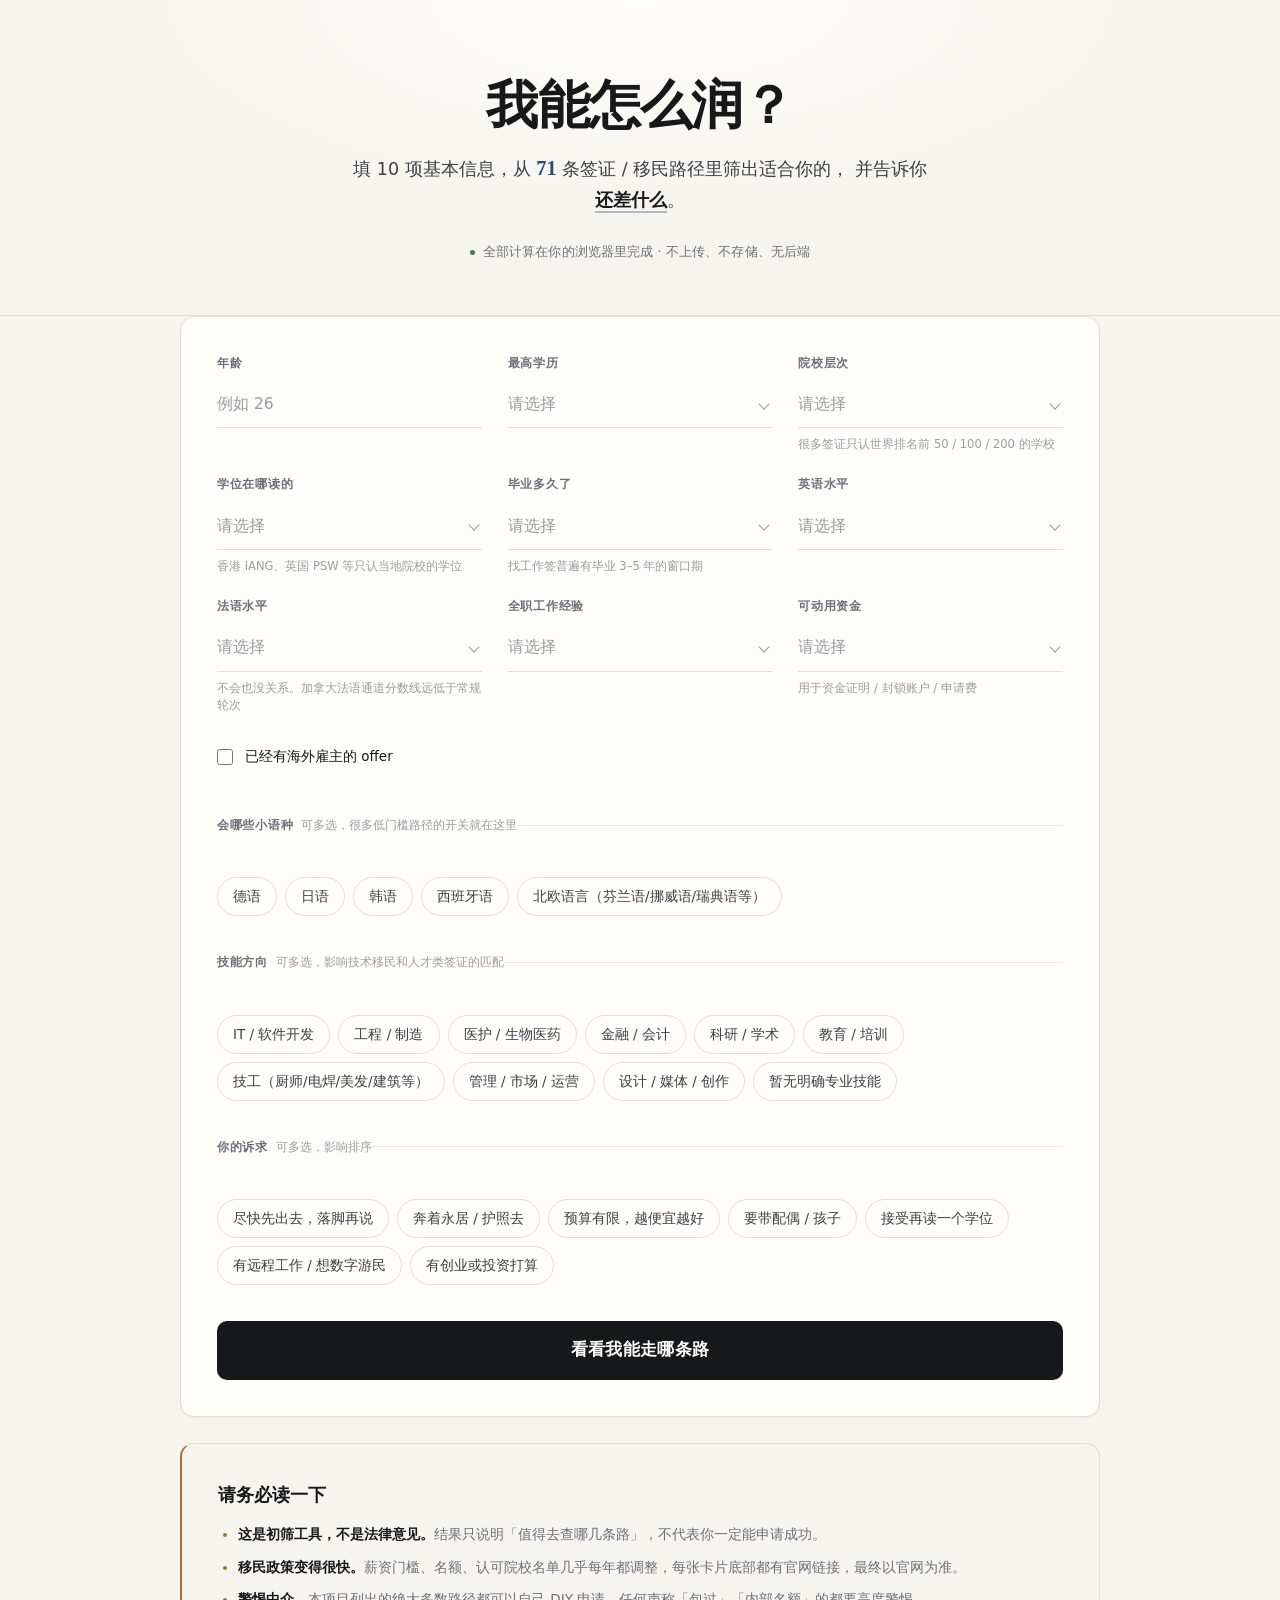
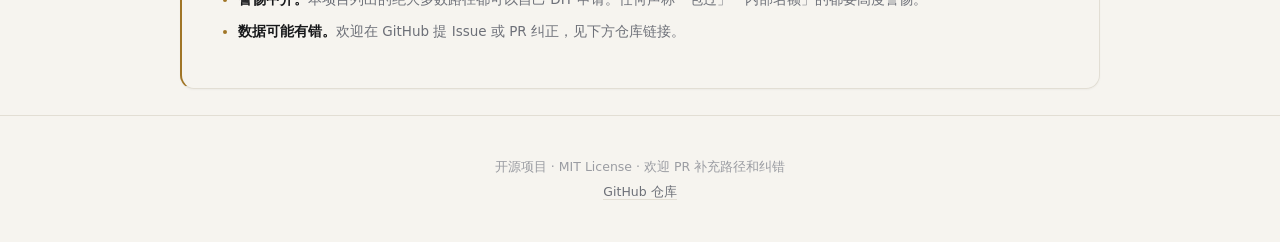
==== index.html @ d251f116 "Add region filter and negative (exclusion) filters" ====
<!DOCTYPE html>
<html lang="zh-CN">
<head>
<meta charset="utf-8">
<meta name="viewport" content="width=device-width, initial-scale=1">
<title>润学导航 · 我能怎么出国？</title>
<meta name="description" content="填写年龄、学历、语言、技能，一次性看清自己能走哪些出国路径，以及还差什么。纯静态、开源、不收集任何数据。">
<link rel="stylesheet" href="css/style.css">
</head>
<body>

<header class="hero">
  <div class="wrap">
    <h1>我能怎么润？</h1>
    <p class="lead">
      填 10 项基本信息，从 <b id="total">0</b> 条签证 / 移民路径里筛出适合你的，
      并告诉你<strong>还差什么</strong>。
    </p>
    <p class="privacy">全部计算在你的浏览器里完成 · 不上传、不存储、无后端</p>
  </div>
</header>

<main class="wrap">

  <form id="form" class="panel">
    <div class="grid">
      <label class="field">
        <span>年龄</span>
        <input type="number" id="age" min="15" max="80" placeholder="例如 26" required>
      </label>

      <label class="field">
        <span>最高学历</span>
        <select id="degree" required></select>
      </label>

      <label class="field">
        <span>院校层次</span>
        <select id="uniRank" required></select>
        <small>很多签证只认世界排名前 50 / 100 / 200 的学校</small>
      </label>

      <label class="field">
        <span>学位在哪读的</span>
        <select id="studyLoc" required></select>
        <small>香港 IANG、英国 PSW 等只认当地院校的学位</small>
      </label>

      <label class="field">
        <span>毕业多久了</span>
        <select id="gradYears" required></select>
        <small>找工作签普遍有毕业 3–5 年的窗口期</small>
      </label>

      <label class="field">
        <span>英语水平</span>
        <select id="english" required></select>
      </label>

      <label class="field">
        <span>法语水平</span>
        <select id="french" required></select>
        <small>不会也没关系。加拿大法语通道分数线远低于常规轮次</small>
      </label>

      <label class="field">
        <span>全职工作经验</span>
        <select id="workExp" required></select>
      </label>

      <label class="field">
        <span>可动用资金</span>
        <select id="funds" required></select>
        <small>用于资金证明 / 封锁账户 / 申请费</small>
      </label>

      <label class="field checkbox">
        <input type="checkbox" id="hasOffer">
        <span>已经有海外雇主的 offer</span>
      </label>
    </div>

    <fieldset>
      <legend>会哪些小语种<em>可多选，很多低门槛路径的开关就在这里</em></legend>
      <div id="langs" class="chips"></div>
    </fieldset>

    <fieldset>
      <legend>技能方向<em>可多选，影响技术移民和人才类签证的匹配</em></legend>
      <div id="skills" class="chips"></div>
    </fieldset>

    <fieldset>
      <legend>你的诉求<em>可多选，影响排序</em></legend>
      <div id="goals" class="chips"></div>
    </fieldset>

    <button type="submit" class="primary">看看我能走哪条路</button>
  </form>

  <div id="results" hidden>
    <div id="summary" class="panel summary"></div>

    <div class="panel filters">
      <div class="filter-row">
        <span class="filter-label">想去哪</span>
        <div id="regions" class="chips"></div>
      </div>

      <div class="filter-row">
        <span class="filter-label">我不想…</span>
        <div id="excludes" class="chips"></div>
      </div>

      <div class="filterbar">
        <label class="switch">
          <input type="checkbox" id="onlyDeveloped">
          <span>只看发达国家 / 地区</span>
        </label>
        <span id="filterNote" class="filter-note"></span>
        <button id="copyLink" class="ghost">复制结果链接</button>
      </div>
    </div>

    <div id="groups"></div>
  </div>

  <section class="panel disclaimer">
    <h2>请务必读一下</h2>
    <ul>
      <li><b>这是初筛工具，不是法律意见。</b>结果只说明「值得去查哪几条路」，不代表你一定能申请成功。</li>
      <li><b>移民政策变得很快。</b>薪资门槛、名额、认可院校名单几乎每年都调整，每张卡片底部都有官网链接，最终以官网为准。</li>
      <li><b>警惕中介。</b>本项目列出的绝大多数路径都可以自己 DIY 申请。任何声称「包过」「内部名额」的都要高度警惕。</li>
      <li><b>数据可能有错。</b>欢迎在 GitHub 提 Issue 或 PR 纠正，见下方仓库链接。</li>
    </ul>
  </section>

</main>

<footer>
  <div class="wrap">
    <p>开源项目 · MIT License · 欢迎 PR 补充路径和纠错</p>
    <p><a href="https://github.com/RadishXN/run-abroad" target="_blank" rel="noopener noreferrer">GitHub 仓库</a></p>
  </div>
</footer>

<script src="js/data.js"></script>
<script src="js/engine.js"></script>
<script src="js/app.js"></script>
</body>
</html>
---- css/style.css ----
/* ============================================================
   润学导航 · 设计系统
   编辑式排版：暖纸底、衬线标题、墨色正文、发丝分隔线。
   零外部依赖 —— 不引 web font、不引图标库，全部用系统字体与 CSS 绘制。
   ============================================================ */

:root {
  /* 让原生控件（复选框、滚动条、下拉弹层）跟随主题渲染 */
  color-scheme: light;

  /* ── 间距刻度 ── */
  --s1: 4px;   --s2: 8px;   --s3: 12px;  --s4: 16px;
  --s5: 20px;  --s6: 26px;  --s7: 36px;  --s8: 52px;  --s9: 76px;

  --r-sm: 6px; --r-md: 10px; --r-lg: 14px;

  /* ── 字体 ── */
  --sans: -apple-system, BlinkMacSystemFont, "Segoe UI", system-ui,
          "PingFang SC", "Hiragino Sans GB", "Microsoft YaHei", "Noto Sans CJK SC", sans-serif;
  --serif: "Iowan Old Style", "Palatino Linotype", Palatino, Georgia,
           "Songti SC", "Noto Serif CJK SC", "Source Han Serif SC", STSong, serif;

  /* ── 暖纸主题 ── */
  --bg: #f6f4ef;
  --bg-tint: #edeae2;
  --panel: #fffdf9;
  --ink: #17181a;
  --ink-soft: #3c3f45;
  --muted: #6d7078;
  --faint: #9a9ca2;
  --line: #e2ded4;
  --hair: #ebe7de;

  --accent: #2c4a72;
  --accent-ink: #1d3454;
  --accent-wash: #edf1f7;

  --ok: #3d7a5d;     --ok-wash: #eaf3ee;
  --near: #a07526;   --near-wash: #f8f1e2;
  --far: #a4603f;    --far-wash: #f8ede6;
  --no: #8a8b8c;     --no-wash: #efeeeb;

  --shadow-sm: 0 1px 2px rgba(23, 24, 26, .04);
  --shadow-md: 0 1px 3px rgba(23, 24, 26, .05), 0 8px 24px -12px rgba(23, 24, 26, .16);
  --ring: 0 0 0 3px color-mix(in srgb, var(--accent) 18%, transparent);
}

@media (prefers-color-scheme: dark) {
  :root {
    color-scheme: dark;

    --bg: #14141a;
    --bg-tint: #1c1d24;
    --panel: #1b1c22;
    --ink: #eceae4;
    --ink-soft: #c3c2bd;
    --muted: #8d8f96;
    --faint: #6a6c73;
    --line: #2a2b33;
    --hair: #24252c;

    --accent: #8fabd8;
    --accent-ink: #a9c0e6;
    --accent-wash: #1a2130;

    --ok: #5fb98d;     --ok-wash: #14241c;
    --near: #d3a755;   --near-wash: #241f12;
    --far: #c8886a;    --far-wash: #241813;
    --no: #7b7d84;     --no-wash: #1e1f26;

    --shadow-sm: 0 1px 2px rgba(0, 0, 0, .4);
    --shadow-md: 0 8px 28px -14px rgba(0, 0, 0, .8);
  }
}

* { box-sizing: border-box; }
html { scroll-behavior: smooth; }

body {
  margin: 0;
  background: var(--bg);
  color: var(--ink);
  font-family: var(--sans);
  font-size: 16px;
  line-height: 1.7;
  -webkit-font-smoothing: antialiased;
  -moz-osx-font-smoothing: grayscale;
}

.wrap { max-width: 960px; margin: 0 auto; padding: 0 var(--s5); }

::selection { background: color-mix(in srgb, var(--accent) 20%, transparent); }

:focus-visible {
  outline: 2px solid var(--accent);
  outline-offset: 2px;
  border-radius: var(--r-sm);
}

/* ============================================================
   Hero
   ============================================================ */

.hero {
  position: relative;
  overflow: hidden;
  padding: var(--s9) 0 var(--s8);
  text-align: center;
  border-bottom: 1px solid var(--line);
  background:
    radial-gradient(760px 300px at 50% 0%, var(--panel), transparent 72%),
    var(--bg);
}

.hero h1 {
  margin: 0 0 var(--s4);
  font-family: var(--serif);
  font-size: clamp(34px, 5.6vw, 52px);
  font-weight: 600;
  line-height: 1.14;
  letter-spacing: -.015em;
}

.lead {
  margin: 0 auto var(--s5);
  max-width: 33em;
  font-size: clamp(15px, 1.9vw, 17.5px);
  line-height: 1.7;
  color: var(--ink-soft);
}
.lead b {
  font-family: var(--serif);
  font-size: 1.16em;
  font-weight: 600;
  color: var(--accent);
}
.lead strong {
  font-weight: 600;
  color: var(--ink);
  white-space: nowrap;
  border-bottom: 2px solid color-mix(in srgb, var(--accent) 35%, transparent);
  padding-bottom: 1px;
}

.privacy {
  display: inline-flex;
  align-items: center;
  gap: var(--s2);
  margin: 0;
  font-size: 12.5px;
  letter-spacing: .01em;
  color: var(--muted);
}
.privacy::before {
  content: '';
  width: 5px; height: 5px;
  border-radius: 50%;
  background: var(--ok);
}

main { padding: var(--s8) 0 var(--s9); }

/* ============================================================
   面板与表单
   ============================================================ */

.panel {
  background: var(--panel);
  border: 1px solid var(--line);
  border-radius: var(--r-lg);
  padding: var(--s7);
  margin-bottom: var(--s6);
  box-shadow: var(--shadow-sm);
}

.grid {
  display: grid;
  grid-template-columns: repeat(auto-fit, minmax(212px, 1fr));
  gap: var(--s5) var(--s6);
}

.field { display: flex; flex-direction: column; gap: var(--s2); min-width: 0; }
.field > span {
  font-size: 12px;
  font-weight: 600;
  letter-spacing: .06em;
  text-transform: uppercase;
  color: var(--muted);
}
.field small { font-size: 11.5px; line-height: 1.55; color: var(--faint); }

input[type="number"], select {
  width: 100%;
  padding: 10px 0;
  font: inherit;
  font-size: 15.5px;
  color: var(--ink);
  background: transparent;
  border: 0;
  border-bottom: 1px solid var(--line);
  border-radius: 0;
  transition: border-color .18s, box-shadow .18s;
  appearance: none;
}

input[type="number"]::placeholder { color: var(--faint); }

/* ── 自绘下拉框 ──────────────────────────────
   原生 select 保留在 DOM 里但透明覆盖在原位：仍可聚焦、
   仍参与表单校验，只是视觉上由下面的按钮接管。 */

.sel { position: relative; }

.sel > select {
  position: absolute;
  inset: 0;
  width: 100%;
  height: 100%;
  opacity: 0;
  pointer-events: none;   /* 交互全部交给自绘按钮 */
}

.sel-btn {
  width: 100%;
  padding: 10px var(--s6) 10px 0;
  font: inherit;
  font-size: 15.5px;
  text-align: left;
  color: var(--ink);
  background: transparent;
  border: 0;
  border-bottom: 1px solid var(--line);
  border-radius: 0;
  cursor: pointer;
  transition: border-color .18s, box-shadow .18s;
}
.sel-btn.is-placeholder { color: var(--faint); }
.sel-btn:hover { border-bottom-color: var(--muted); }
.sel-btn:focus-visible {
  outline: none;
  border-bottom-color: var(--accent);
  box-shadow: 0 1px 0 0 var(--accent);
}

/* 箭头 */
.sel-btn::after {
  content: '';
  position: absolute;
  right: 4px;
  top: 50%;
  width: 7px; height: 7px;
  margin-top: -5px;
  border-right: 1.5px solid var(--faint);
  border-bottom: 1.5px solid var(--faint);
  transform: rotate(45deg);
  transition: transform .18s;
  pointer-events: none;
}
.sel-btn[aria-expanded="true"]::after { transform: rotate(-135deg); margin-top: -2px; }

.sel.is-invalid .sel-btn { border-bottom-color: var(--far); }

.sel-list {
  position: absolute;
  z-index: 40;
  top: calc(100% + 6px);
  left: 0; right: 0;
  max-height: 264px;
  overflow-y: auto;
  padding: var(--s1);
  background: var(--panel);
  border: 1px solid var(--line);
  border-radius: var(--r-md);
  box-shadow: var(--shadow-md);
  animation: drop .14s ease-out;
}
@keyframes drop {
  from { opacity: 0; transform: translateY(-4px); }
  to   { opacity: 1; transform: none; }
}

.sel-opt {
  padding: 9px var(--s3);
  font-size: 14.5px;
  color: var(--ink-soft);
  border-radius: var(--r-sm);
  cursor: pointer;
  white-space: normal;
}
.sel-opt:hover, .sel-opt.is-active { background: var(--bg-tint); color: var(--ink); }
.sel-opt.is-chosen {
  color: var(--accent);
  font-weight: 600;
}
.sel-opt.is-chosen::after {
  content: '✓';
  float: right;
  font-weight: 400;
}

input[type="number"]:hover, select:hover { border-bottom-color: var(--muted); }
input[type="number"]:focus, select:focus {
  outline: none;
  border-bottom-color: var(--accent);
  box-shadow: 0 1px 0 0 var(--accent);
}

input[type="checkbox"] { accent-color: var(--accent); cursor: pointer; }

.field.checkbox {
  flex-direction: row;
  align-items: center;
  gap: var(--s3);
  align-self: end;
  padding: 10px 0;
  border-bottom: 1px solid transparent;
  cursor: pointer;
}
.field.checkbox input { width: 16px; height: 16px; margin: 0; flex: none; }
.field.checkbox span {
  font-size: 13.5px;
  font-weight: 500;
  letter-spacing: 0;
  text-transform: none;
  color: var(--ink);
}

fieldset {
  border: 0;
  border-top: 1px solid var(--hair);
  margin: var(--s7) 0 0;
  padding: var(--s6) 0 0;
}
legend {
  padding: 0;
  font-size: 12px;
  font-weight: 600;
  letter-spacing: .06em;
  text-transform: uppercase;
  color: var(--muted);
}
legend em {
  font-style: normal;
  font-weight: 400;
  letter-spacing: 0;
  text-transform: none;
  color: var(--faint);
  margin-left: var(--s2);
  font-size: 12px;
}

.chips { display: flex; flex-wrap: wrap; gap: var(--s2); margin-top: var(--s4); }
.chip { cursor: pointer; }
.chip input { position: absolute; opacity: 0; width: 0; height: 0; }
.chip span {
  display: inline-block;
  padding: 7px 15px;
  font-size: 13.5px;
  color: var(--ink-soft);
  background: transparent;
  border: 1px solid var(--line);
  border-radius: 999px;
  transition: all .16s;
  user-select: none;
}
.chip:hover span { border-color: var(--muted); color: var(--ink); }
.chip input:checked + span {
  background: var(--accent);
  border-color: var(--accent);
  color: #fff;
}
.chip input:focus-visible + span { box-shadow: var(--ring); }

/* ── 按钮 ── */

button { font: inherit; cursor: pointer; transition: all .16s; }

.primary {
  width: 100%;
  margin-top: var(--s7);
  padding: 15px;
  font-family: var(--serif);
  font-size: 17px;
  font-weight: 600;
  letter-spacing: .02em;
  color: var(--panel);
  background: var(--ink);
  border: 0;
  border-radius: var(--r-md);
}
.primary:hover { background: var(--accent-ink); }
.primary:active { transform: translateY(1px); }

.ghost {
  padding: 8px 16px;
  font-size: 13px;
  color: var(--muted);
  background: transparent;
  border: 1px solid var(--line);
  border-radius: 999px;
  margin: 0;
}
.ghost:hover { color: var(--ink); border-color: var(--muted); }

/* ============================================================
   结果摘要
   ============================================================ */

.stats {
  display: grid;
  grid-template-columns: repeat(auto-fit, minmax(128px, 1fr));
  gap: var(--s5);
}
.stat { position: relative; text-align: center; padding: 0 var(--s3); }
.stat + .stat::before {
  content: '';
  position: absolute;
  left: 0; top: 10%;
  height: 80%;
  border-left: 1px solid var(--hair);
}
.stat b {
  display: block;
  font-family: var(--serif);
  font-size: clamp(34px, 5vw, 46px);
  font-weight: 600;
  line-height: 1;
  letter-spacing: -.02em;
  font-variant-numeric: lining-nums tabular-nums;
  color: var(--accent);
}
.stat span {
  display: block;
  margin-top: var(--s2);
  font-size: 12px;
  letter-spacing: .02em;
  color: var(--muted);
}

.bottleneck {
  margin-top: var(--s6);
  padding-top: var(--s6);
  border-top: 1px solid var(--hair);
}
.bottleneck h3 {
  margin: 0 0 var(--s3);
  font-size: 12px;
  font-weight: 600;
  letter-spacing: .06em;
  text-transform: uppercase;
  color: var(--muted);
}
.bottleneck ol { margin: 0; padding: 0; list-style: none; counter-reset: neck; }
.bottleneck li {
  counter-increment: neck;
  display: flex;
  align-items: baseline;
  gap: var(--s3);
  padding: var(--s3) 0;
  font-size: 15px;
}
.bottleneck li + li { border-top: 1px solid var(--hair); }
.bottleneck li::before {
  content: counter(neck, decimal-leading-zero);
  flex: none;
  font-family: var(--serif);
  font-size: 13px;
  font-weight: 600;
  color: var(--accent);
  opacity: .55;
}
.bottleneck em {
  margin-left: auto;
  font-style: normal;
  font-size: 12px;
  color: var(--faint);
  white-space: nowrap;
}

/* ============================================================
   筛选栏
   ============================================================ */

.filters { padding: var(--s6) var(--s7); }

.filter-row {
  display: flex;
  align-items: baseline;
  gap: var(--s4);
  flex-wrap: wrap;
  padding-bottom: var(--s4);
  margin-bottom: var(--s4);
  border-bottom: 1px solid var(--hair);
}
.filter-label {
  flex: none;
  width: 62px;
  font-size: 12px;
  font-weight: 600;
  letter-spacing: .06em;
  color: var(--muted);
}
.filter-row .chips { flex: 1; min-width: 220px; margin-top: 0; }
.filter-row .chip span { padding: 6px 13px; font-size: 13px; }

/* 「我不想…」是排除项，选中时用警示色，和地区的正向选择区分开 */
#excludes .chip input:checked + span {
  background: var(--far);
  border-color: var(--far);
}

.filterbar {
  display: flex;
  align-items: center;
  gap: var(--s3);
  flex-wrap: wrap;
}
.switch {
  display: inline-flex;
  align-items: center;
  gap: var(--s2);
  cursor: pointer;
  font-size: 13px;
  font-weight: 500;
  padding: 8px 16px;
  color: var(--ink-soft);
  border: 1px solid var(--line);
  border-radius: 999px;
  transition: all .16s;
  user-select: none;
}
.switch:hover { border-color: var(--muted); }
.switch input { width: 15px; height: 15px; margin: 0; }
.switch:has(input:checked) { border-color: var(--accent); color: var(--accent); }

.filter-note { flex: 1; min-width: 170px; font-size: 12.5px; color: var(--faint); }

.empty {
  text-align: center;
  color: var(--muted);
  font-size: 15px;
  padding: var(--s8) var(--s6);
}

/* ============================================================
   分组与卡片
   ============================================================ */

.group { margin-bottom: var(--s9); }

.group > header {
  display: flex;
  align-items: baseline;
  flex-wrap: wrap;
  gap: var(--s2) var(--s4);
  margin-bottom: var(--s6);
  padding-bottom: var(--s3);
  border-bottom: 1px solid var(--line);
}
.group h2 {
  margin: 0;
  font-family: var(--serif);
  font-size: 25px;
  font-weight: 600;
  letter-spacing: -.01em;
  display: inline-flex;
  align-items: baseline;
  gap: var(--s3);
}
.group > header p { margin: 0; flex: 1; min-width: 190px; font-size: 12.5px; color: var(--faint); }

.count {
  font-family: var(--sans);
  font-size: 11px;
  font-weight: 600;
  letter-spacing: .04em;
  padding: 2px 9px;
  border-radius: 999px;
  border: 1px solid currentColor;
}

.group.ok   h2, .group.ok   .count { color: var(--ok); }
.group.near h2, .group.near .count { color: var(--near); }
.group.far  h2, .group.far  .count { color: var(--far); }
.group.no   h2, .group.no   .count { color: var(--no); }

.cards { display: grid; gap: var(--s5); }

.card {
  position: relative;
  background: var(--panel);
  border: 1px solid var(--line);
  border-radius: var(--r-lg);
  padding: var(--s7);
  box-shadow: var(--shadow-sm);
  transition: box-shadow .2s, transform .2s;
  animation: rise .4s cubic-bezier(.22, .8, .3, 1) backwards;
  animation-delay: calc(var(--i, 0) * 32ms);
}
.card:hover { transform: translateY(-2px); box-shadow: var(--shadow-md); }

/* 状态用顶部一道细色条表达，比整条左边框更含蓄 */
.card::before {
  content: '';
  position: absolute;
  left: var(--s7); right: var(--s7); top: 0;
  height: 2px;
  border-radius: 0 0 2px 2px;
  background: currentColor;
  opacity: .85;
}
.group.ok   .card { color: var(--ok); }
.group.near .card { color: var(--near); }
.group.far  .card { color: var(--far); }
.group.no   .card { color: var(--no); opacity: .68; }
.group.no   .card:hover { opacity: 1; }

@keyframes rise {
  from { opacity: 0; transform: translateY(10px); }
  to   { opacity: 1; transform: none; }
}

.card-top {
  display: flex;
  justify-content: space-between;
  align-items: flex-start;
  gap: var(--s4);
  flex-wrap: wrap;
}
.title { display: flex; gap: var(--s4); align-items: baseline; min-width: 0; }

.flag { flex: none; font-size: 26px; line-height: 1; }

/* Windows 无旗帜字体时的降级：设计过的国家代码块 */
.flag-code {
  display: inline-grid;
  place-items: center;
  width: 34px; height: 24px;
  font-family: var(--sans);
  font-size: 11.5px;
  font-weight: 700;
  letter-spacing: .06em;
  color: var(--muted);
  background: var(--bg-tint);
  border: 1px solid var(--line);
  border-radius: 4px;
  cursor: default;
}

.card h3 {
  margin: 0;
  font-family: var(--serif);
  font-size: 20px;
  font-weight: 600;
  letter-spacing: -.005em;
  color: var(--ink);
}
.sub {
  margin: 3px 0 0;
  font-size: 12px;
  letter-spacing: .01em;
  color: var(--faint);
}

.badges { display: flex; gap: var(--s2); flex-wrap: wrap; align-items: center; }
.badge {
  font-size: 11px;
  font-weight: 500;
  letter-spacing: .03em;
  padding: 3px 10px;
  border-radius: 999px;
  border: 1px solid var(--hair);
  color: var(--muted);
  white-space: nowrap;
}
.badge.diff { letter-spacing: 1.6px; font-size: 9.5px; border-color: transparent; }
.badge.match {
  color: var(--ok);
  border-color: color-mix(in srgb, var(--ok) 35%, transparent);
  background: var(--ok-wash);
  font-weight: 600;
}

.facts {
  display: grid;
  grid-template-columns: repeat(auto-fit, minmax(160px, 1fr));
  gap: var(--s4) var(--s6);
  margin: var(--s6) 0;
  padding: var(--s6) 0;
  border-top: 1px solid var(--hair);
  border-bottom: 1px solid var(--hair);
}
.facts dt {
  font-size: 10.5px;
  font-weight: 600;
  letter-spacing: .09em;
  color: var(--faint);
  text-transform: uppercase;
}
.facts dd {
  margin: var(--s2) 0 0;
  font-size: 13.5px;
  line-height: 1.6;
  color: var(--ink-soft);
}

.notes {
  margin: 0;
  font-size: 14.5px;
  line-height: 1.85;
  color: var(--ink-soft);
}
.notes strong { font-weight: 600; color: var(--ink); }

.gaps {
  margin-top: var(--s6);
  padding: var(--s4) var(--s5);
  background: var(--bg-tint);
  border-radius: var(--r-md);
  font-size: 13.5px;
}
.gaps b {
  font-size: 10.5px;
  font-weight: 600;
  letter-spacing: .09em;
  color: var(--muted);
  text-transform: uppercase;
}
.gaps ul { margin: var(--s2) 0 0; padding: 0; list-style: none; }
.gaps li { display: flex; gap: var(--s3); padding: 3px 0; line-height: 1.65; color: var(--ink-soft); }
.gaps li::before { flex: none; font-size: 11px; line-height: 1.9; }
.gaps li.hard { color: var(--muted); }
.gaps li.hard::before { content: '✕'; color: var(--far); }
.gaps li.soft::before { content: '△'; color: var(--near); }
.gaps li strong { font-weight: 600; color: var(--ink); }

.gaps.none {
  display: flex;
  align-items: center;
  gap: var(--s2);
  background: var(--ok-wash);
  color: var(--ok);
  font-weight: 500;
}

.official {
  display: inline-flex;
  align-items: center;
  gap: var(--s1);
  margin-top: var(--s6);
  font-size: 13.5px;
  font-weight: 500;
  color: var(--accent);
  text-decoration: none;
  border-bottom: 1px solid color-mix(in srgb, var(--accent) 30%, transparent);
  padding-bottom: 1px;
}
.official:hover { gap: var(--s2); border-bottom-color: var(--accent); }

/* ============================================================
   免责声明与页脚
   ============================================================ */

.disclaimer {
  background: transparent;
  border: 1px solid var(--line);
  border-left: 2px solid var(--near);
}
.disclaimer h2 {
  margin: 0 0 var(--s3);
  font-family: var(--serif);
  font-size: 18px;
  font-weight: 600;
}
.disclaimer ul {
  margin: 0;
  padding-left: var(--s5);
  font-size: 13.5px;
  line-height: 1.8;
  color: var(--muted);
}
.disclaimer li { margin-bottom: var(--s2); }
.disclaimer li::marker { color: var(--near); }
.disclaimer b { color: var(--ink); font-weight: 600; }

footer {
  border-top: 1px solid var(--line);
  padding: var(--s7) 0;
  text-align: center;
  font-size: 12.5px;
  color: var(--faint);
}
footer p { margin: var(--s1) 0; }
footer a { color: var(--muted); text-decoration: none; border-bottom: 1px solid var(--line); }
footer a:hover { color: var(--accent); border-bottom-color: var(--accent); }

/* ============================================================
   响应式与无障碍
   ============================================================ */

@media (max-width: 620px) {
  .wrap { padding: 0 var(--s4); }
  .hero { padding: var(--s8) 0 var(--s7); }
  .panel, .card { padding: var(--s5); }
  .card::before { left: var(--s5); right: var(--s5); }
  .facts { grid-template-columns: repeat(auto-fit, minmax(128px, 1fr)); }
  .stat + .stat::before { display: none; }
  .bottleneck li { flex-wrap: wrap; }
  .bottleneck em { margin-left: 0; width: 100%; }
}

@media (prefers-reduced-motion: reduce) {
  html { scroll-behavior: auto; }
  *, *::before, *::after {
    animation-duration: .01ms !important;
    animation-iteration-count: 1 !important;
    transition-duration: .01ms !important;
  }
  .card:hover, .primary:active { transform: none; }
}
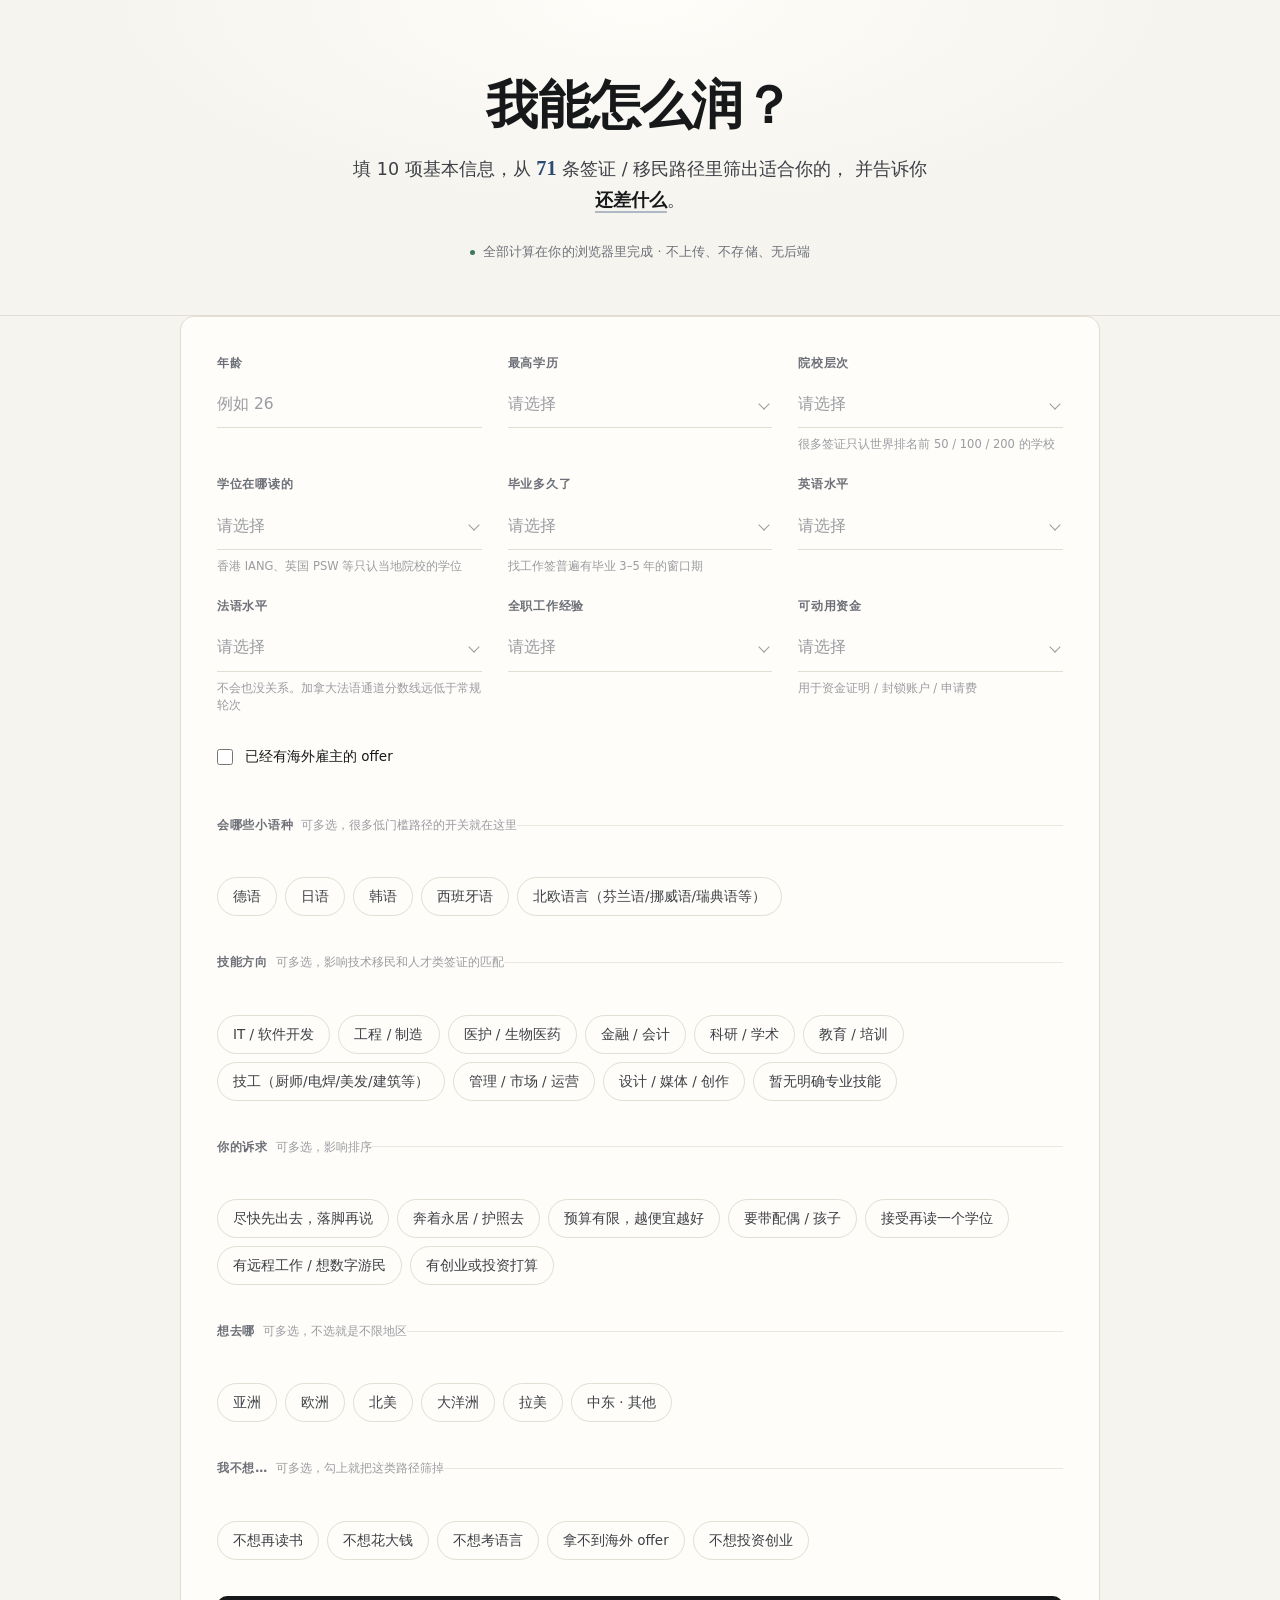
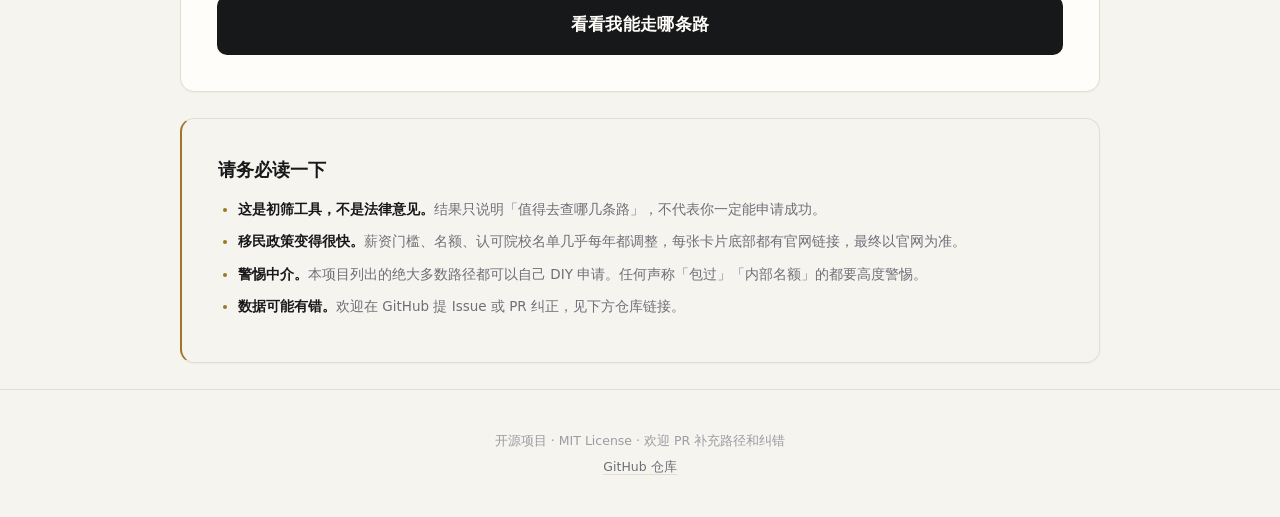
==== commit c697f044: "Move region and exclusion filters into the form so they are visible on load" ====
--- a/index.html
+++ b/index.html
@@ -95,31 +95,29 @@
       <div id="goals" class="chips"></div>
     </fieldset>
 
+    <fieldset>
+      <legend>想去哪<em>可多选，不选就是不限地区</em></legend>
+      <div id="regions" class="chips"></div>
+    </fieldset>
+
+    <fieldset>
+      <legend>我不想…<em>可多选，勾上就把这类路径筛掉</em></legend>
+      <div id="excludes" class="chips"></div>
+    </fieldset>
+
     <button type="submit" class="primary">看看我能走哪条路</button>
   </form>
 
   <div id="results" hidden>
     <div id="summary" class="panel summary"></div>
 
-    <div class="panel filters">
-      <div class="filter-row">
-        <span class="filter-label">想去哪</span>
-        <div id="regions" class="chips"></div>
-      </div>
-
-      <div class="filter-row">
-        <span class="filter-label">我不想…</span>
-        <div id="excludes" class="chips"></div>
-      </div>
-
-      <div class="filterbar">
-        <label class="switch">
-          <input type="checkbox" id="onlyDeveloped">
-          <span>只看发达国家 / 地区</span>
-        </label>
-        <span id="filterNote" class="filter-note"></span>
-        <button id="copyLink" class="ghost">复制结果链接</button>
-      </div>
+    <div class="filterbar">
+      <label class="switch">
+        <input type="checkbox" id="onlyDeveloped">
+        <span>只看发达国家 / 地区</span>
+      </label>
+      <span id="filterNote" class="filter-note"></span>
+      <button id="copyLink" class="ghost">复制结果链接</button>
     </div>
 
     <div id="groups"></div>
--- a/css/style.css
+++ b/css/style.css
@@ -481,35 +481,14 @@
    筛选栏
    ============================================================ */
 
-.filters { padding: var(--s6) var(--s7); }
-
-.filter-row {
-  display: flex;
-  align-items: baseline;
-  gap: var(--s4);
-  flex-wrap: wrap;
-  padding-bottom: var(--s4);
-  margin-bottom: var(--s4);
-  border-bottom: 1px solid var(--hair);
-}
-.filter-label {
-  flex: none;
-  width: 62px;
-  font-size: 12px;
-  font-weight: 600;
-  letter-spacing: .06em;
-  color: var(--muted);
-}
-.filter-row .chips { flex: 1; min-width: 220px; margin-top: 0; }
-.filter-row .chip span { padding: 6px 13px; font-size: 13px; }
-
-/* 「我不想…」是排除项，选中时用警示色，和地区的正向选择区分开 */
+/* 「我不想…」是排除项，选中时用警示色，和其他正向选择区分开 */
 #excludes .chip input:checked + span {
   background: var(--far);
   border-color: var(--far);
 }
 
 .filterbar {
+  margin-bottom: var(--s7);
   display: flex;
   align-items: center;
   gap: var(--s3);
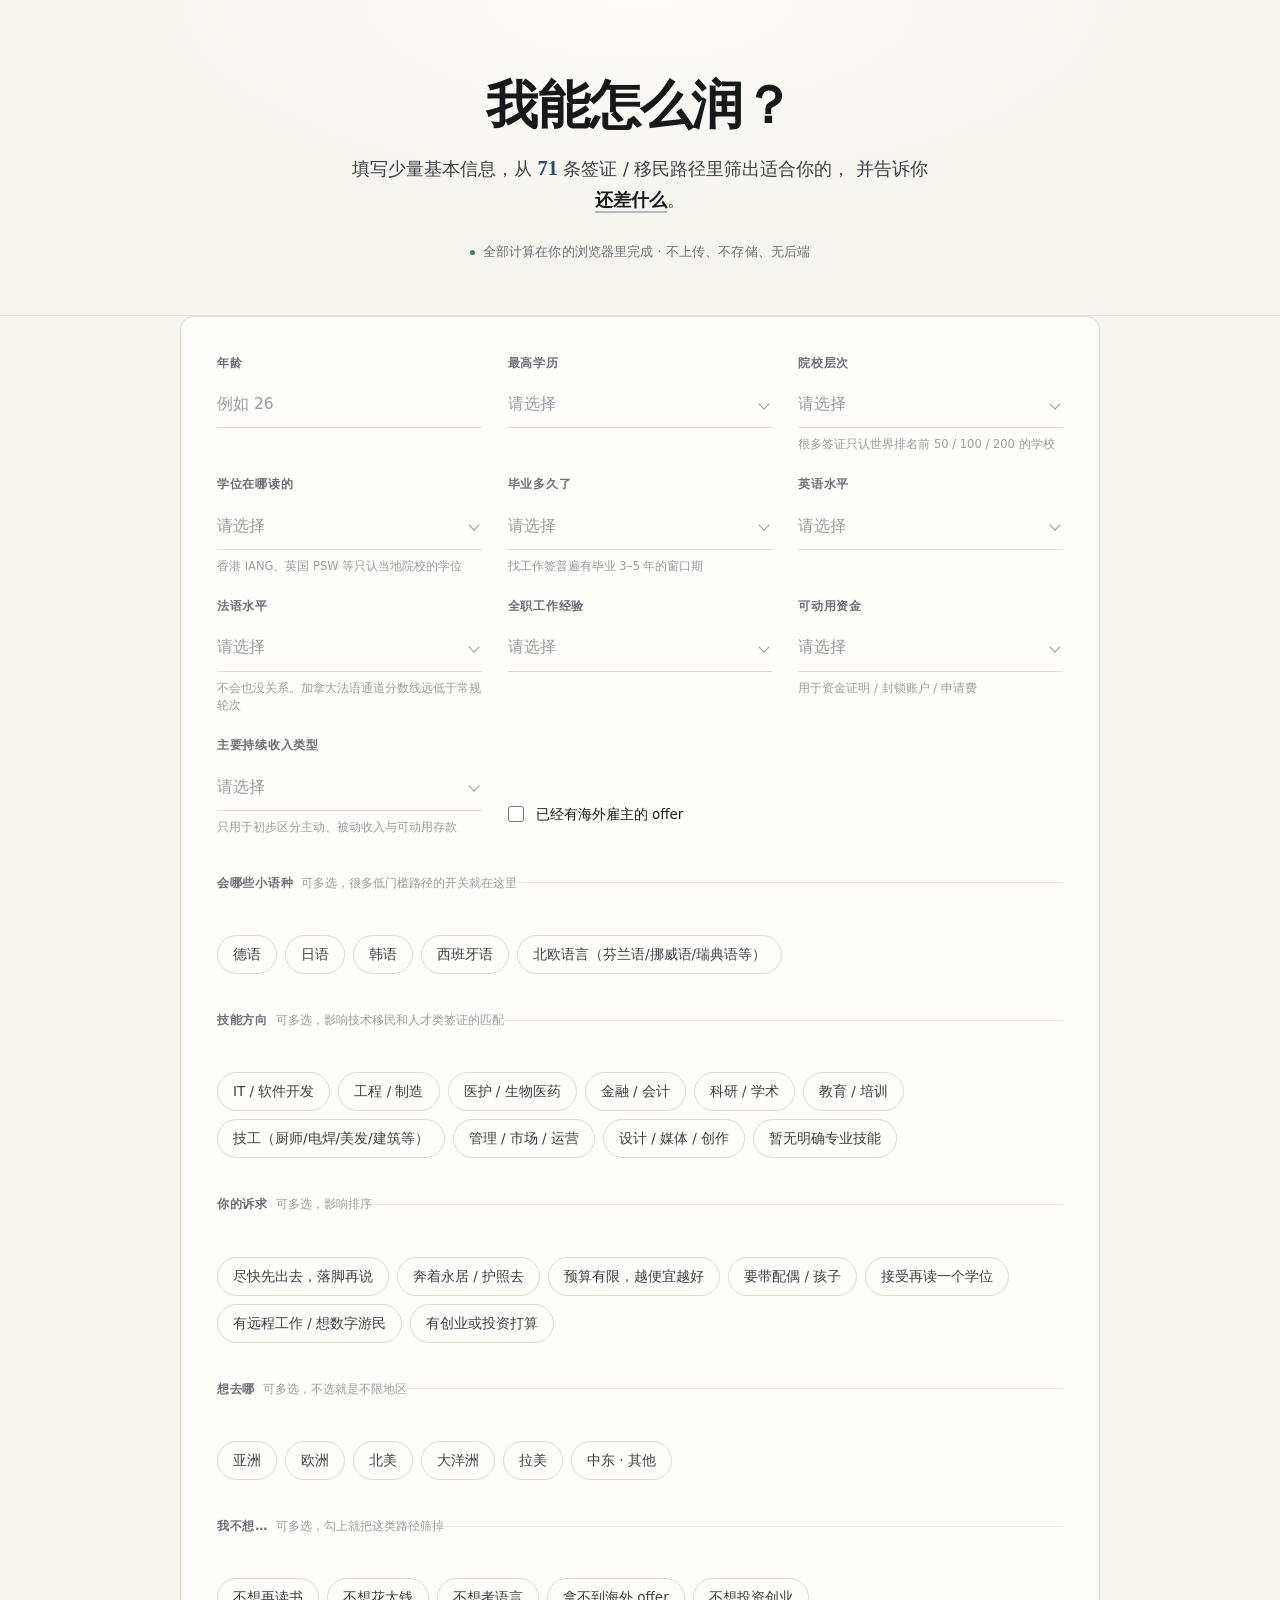
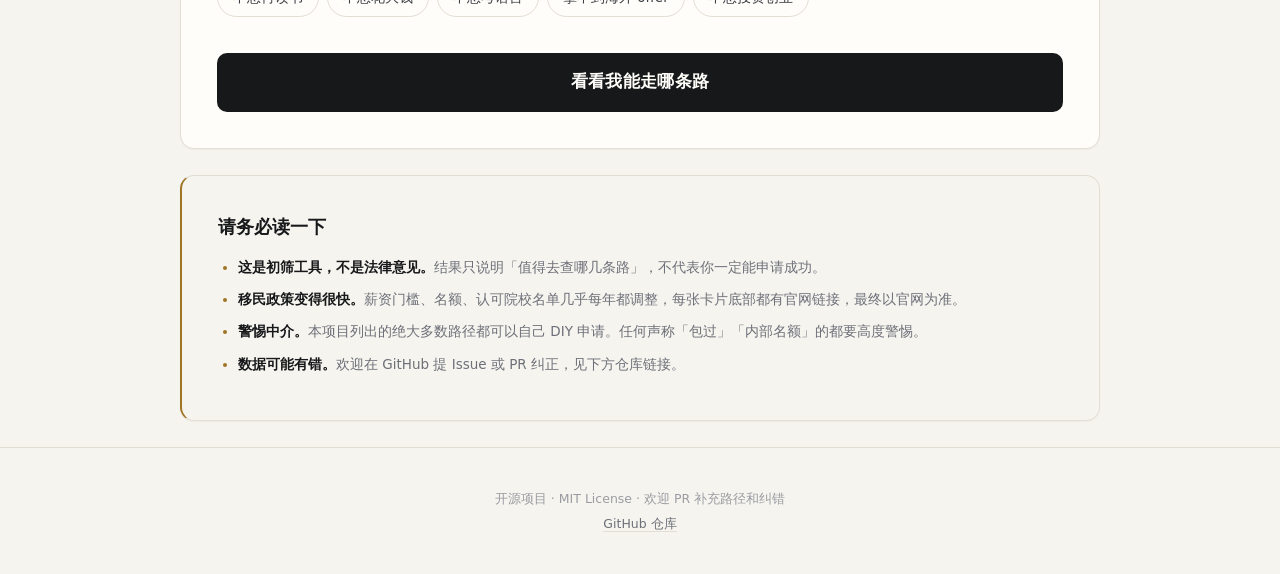
==== commit 2e08197e: "feat: improve income and remote pathway matching" ====
--- a/index.html
+++ b/index.html
@@ -13,7 +13,7 @@
   <div class="wrap">
     <h1>我能怎么润？</h1>
     <p class="lead">
-      填 10 项基本信息，从 <b id="total">0</b> 条签证 / 移民路径里筛出适合你的，
+      填写少量基本信息，从 <b id="total">0</b> 条签证 / 移民路径里筛出适合你的，
       并告诉你<strong>还差什么</strong>。
     </p>
     <p class="privacy">全部计算在你的浏览器里完成 · 不上传、不存储、无后端</p>
@@ -72,6 +72,35 @@
         <span>可动用资金</span>
         <select id="funds" required></select>
         <small>用于资金证明 / 封锁账户 / 申请费</small>
+      </label>
+
+      <label class="field">
+        <span>主要持续收入类型</span>
+        <select id="incomeType" required></select>
+        <small>只用于初步区分主动、被动收入与可动用存款</small>
+      </label>
+
+      <label class="field" id="remoteAbroadField" hidden>
+        <span>当前工作能否长期在境外完成</span>
+        <select id="remoteAbroad" disabled></select>
+      </label>
+
+      <label class="field" id="activeIncomeField" hidden>
+        <span>可持续的主动月收入</span>
+        <select id="activeIncome" disabled></select>
+        <small>税前粗略档位即可</small>
+      </label>
+
+      <label class="field" id="primaryIncomeCountryField" hidden>
+        <span>主要收入来源国家 / 地区</span>
+        <select id="primaryIncomeCountry" disabled></select>
+        <small>按主要雇主或客户所在地选择</small>
+      </label>
+
+      <label class="field" id="passiveIncomeField" hidden>
+        <span>可持续的被动月收入</span>
+        <select id="passiveIncome" disabled></select>
+        <small>如房租、养老金、分红或利息</small>
       </label>
 
       <label class="field checkbox">
--- a/css/style.css
+++ b/css/style.css
@@ -180,6 +180,7 @@
 }
 
 .field { display: flex; flex-direction: column; gap: var(--s2); min-width: 0; }
+.field[hidden] { display: none; }
 .field > span {
   font-size: 12px;
   font-weight: 600;
@@ -774,6 +775,112 @@
 footer a:hover { color: var(--accent); border-bottom-color: var(--accent); }
 
 /* ============================================================
+   详情页
+   ============================================================ */
+
+.detail-head {
+  padding: var(--s7) 0 var(--s6);
+  border-bottom: 1px solid var(--line);
+  background: linear-gradient(180deg, var(--panel), var(--bg));
+}
+.back {
+  display: inline-block;
+  margin-bottom: var(--s5);
+  font-size: 13.5px;
+  color: var(--muted);
+  text-decoration: none;
+}
+.back:hover { color: var(--accent); }
+
+.d-title { display: flex; gap: var(--s5); align-items: center; }
+.d-flag { font-size: 40px; line-height: 1; flex: none; }
+.d-country {
+  margin: 0 0 var(--s1);
+  font-size: 12.5px;
+  letter-spacing: .04em;
+  color: var(--faint);
+}
+.detail-head h1 {
+  margin: 0;
+  font-family: var(--serif);
+  font-size: clamp(26px, 4.4vw, 38px);
+  font-weight: 600;
+  letter-spacing: -.015em;
+  line-height: 1.2;
+}
+.d-badges { margin-top: var(--s5); }
+
+.d-block h2 {
+  margin: 0 0 var(--s4);
+  font-family: var(--serif);
+  font-size: 20px;
+  font-weight: 600;
+}
+.d-facts { margin-top: var(--s6); margin-bottom: 0; border-bottom: 0; padding-bottom: 0; }
+
+.d-req { width: 100%; border-collapse: collapse; font-size: 14.5px; }
+.d-req tr + tr th, .d-req tr + tr td { border-top: 1px solid var(--hair); }
+.d-req th {
+  width: 122px;
+  padding: var(--s3) var(--s4) var(--s3) 0;
+  text-align: left;
+  font-size: 12px;
+  font-weight: 600;
+  letter-spacing: .04em;
+  color: var(--muted);
+  vertical-align: top;
+  white-space: nowrap;
+}
+.d-req td { padding: var(--s3) 0; color: var(--ink-soft); }
+
+.d-steps { margin: 0; padding: 0; list-style: none; counter-reset: step; }
+.d-steps li {
+  counter-increment: step;
+  position: relative;
+  padding: 0 0 var(--s5) var(--s8);
+  font-size: 14.5px;
+  line-height: 1.8;
+  color: var(--ink-soft);
+}
+.d-steps li::before {
+  content: counter(step, decimal-leading-zero);
+  position: absolute;
+  left: 0; top: 0;
+  font-family: var(--serif);
+  font-size: 14px;
+  font-weight: 600;
+  color: var(--accent);
+  opacity: .6;
+}
+/* 竖线把步骤串起来，最后一条不画 */
+.d-steps li::after {
+  content: '';
+  position: absolute;
+  left: 9px; top: 24px; bottom: 4px;
+  border-left: 1px solid var(--hair);
+}
+.d-steps li:last-child { padding-bottom: 0; }
+.d-steps li:last-child::after { display: none; }
+
+.d-list { margin: 0; padding-left: var(--s5); font-size: 14.5px; line-height: 1.8; color: var(--ink-soft); }
+.d-list li { margin-bottom: var(--s2); }
+.d-warn { border-left: 2px solid var(--near); }
+.d-warn li::marker { color: var(--near); }
+
+.d-links { margin: 0; padding: 0; list-style: none; }
+.d-links li { padding: var(--s2) 0; }
+.d-links li + li { border-top: 1px solid var(--hair); }
+.d-links a { font-size: 14.5px; color: var(--accent); text-decoration: none; }
+.d-links a:hover { text-decoration: underline; text-underline-offset: 3px; }
+
+.d-todo { border-left: 2px solid var(--line); }
+.d-todo h2 { color: var(--muted); }
+
+.card-links { display: flex; align-items: center; gap: var(--s5); flex-wrap: wrap; }
+.official.secondary { color: var(--muted); border-bottom-color: var(--line); }
+.official.secondary:hover { color: var(--ink); }
+
+/* ============================================================
    响应式与无障碍
    ============================================================ */
 
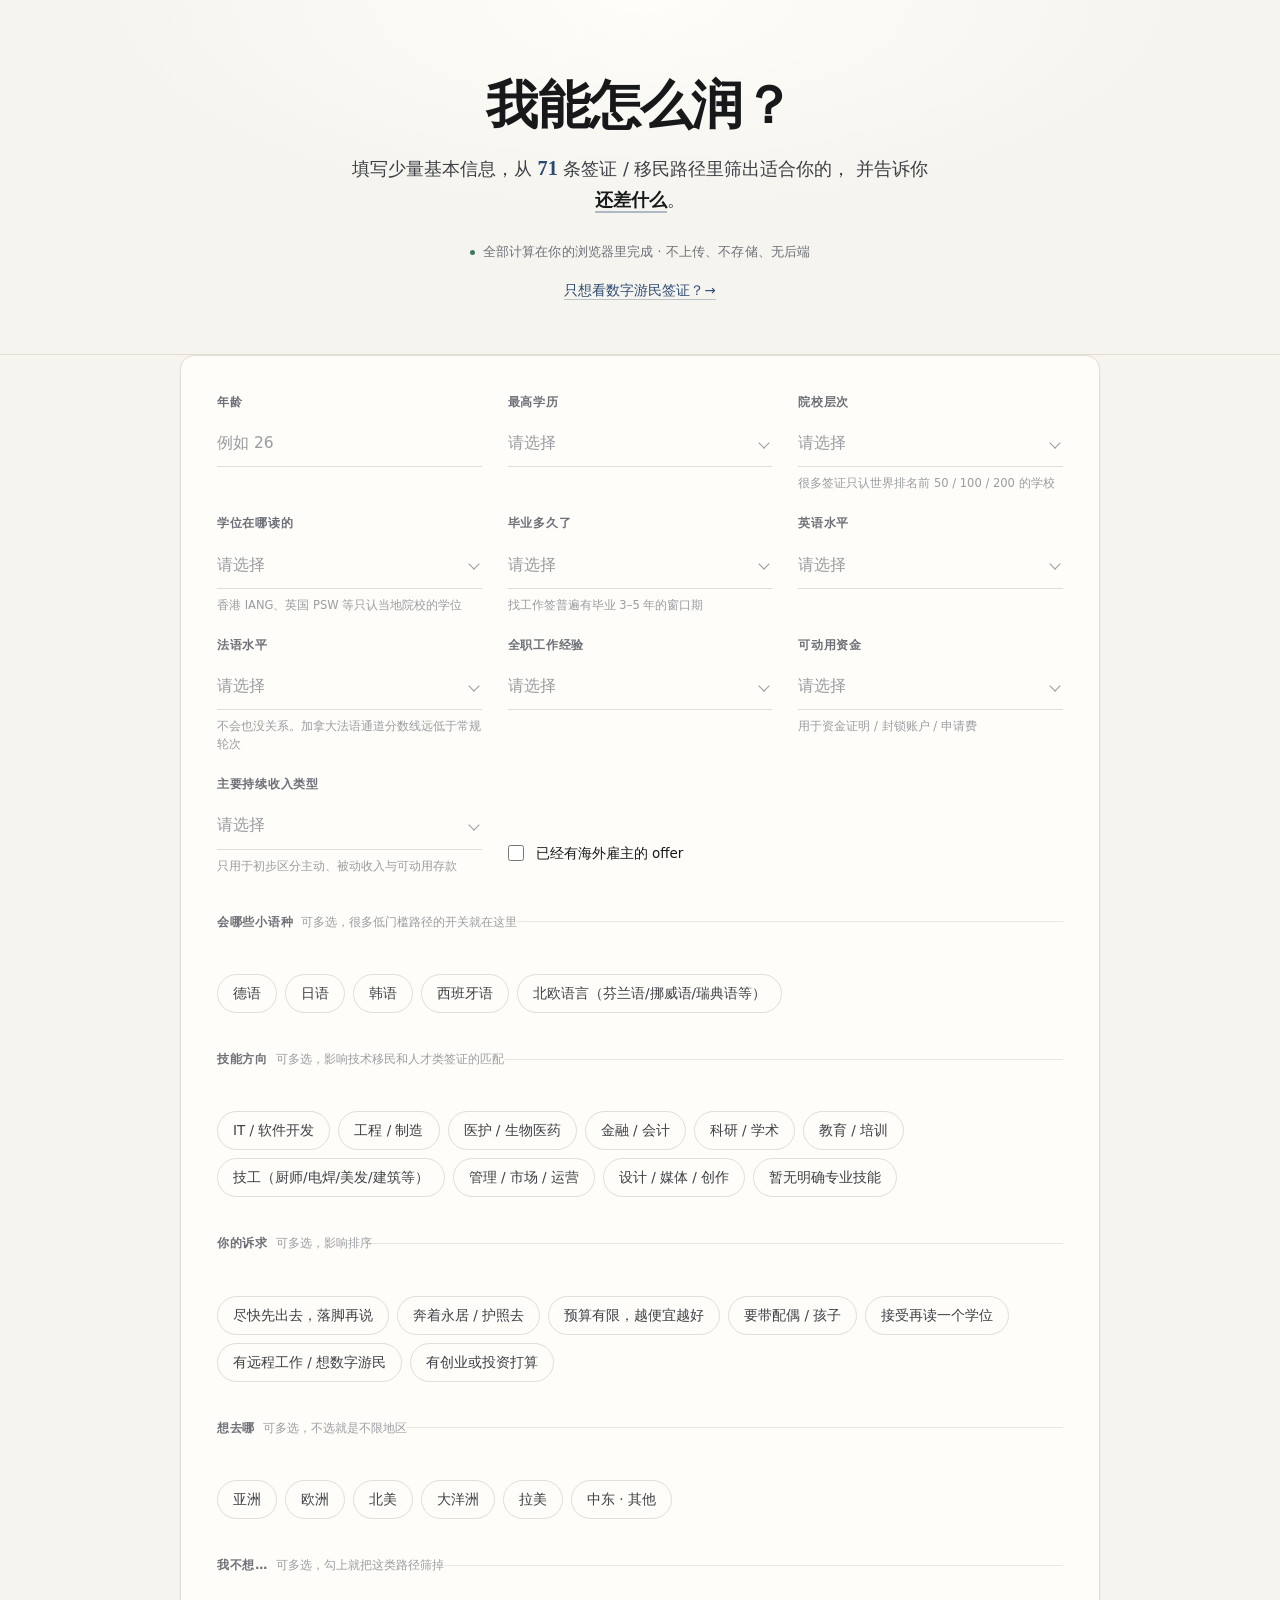
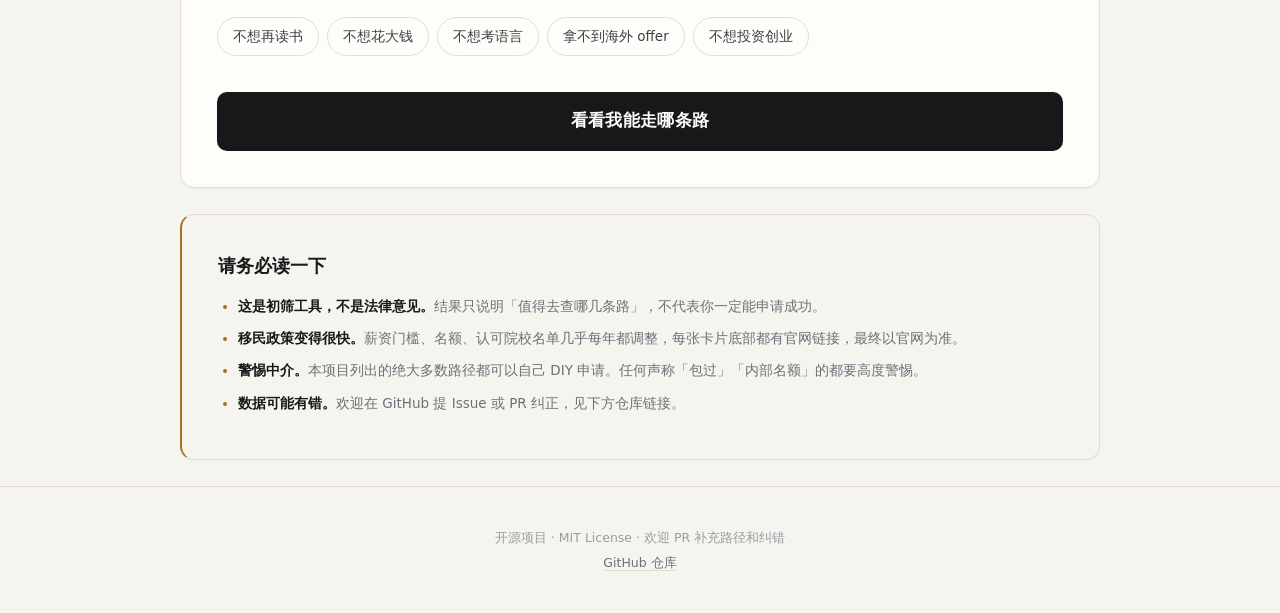
==== commit 86b227e0: "Add digital nomad landing page" ====
--- a/index.html
+++ b/index.html
@@ -17,6 +17,7 @@
       并告诉你<strong>还差什么</strong>。
     </p>
     <p class="privacy">全部计算在你的浏览器里完成 · 不上传、不存储、无后端</p>
+    <p class="hero-alt"><a href="nomad.html">只想看数字游民签证？→</a></p>
   </div>
 </header>
 
--- a/css/style.css
+++ b/css/style.css
@@ -881,6 +881,87 @@
 .official.secondary:hover { color: var(--ink); }
 
 /* ============================================================
+   数字游民专页
+   ============================================================ */
+
+.prose p { margin: 0 0 var(--s4); font-size: 15px; line-height: 1.9; color: var(--ink-soft); }
+.prose p:last-child { margin-bottom: 0; }
+.prose strong { font-weight: 600; color: var(--ink); }
+.prose em { font-style: italic; color: var(--ink); }
+.prose blockquote {
+  margin: var(--s5) 0;
+  padding: var(--s3) 0 var(--s3) var(--s5);
+  border-left: 2px solid var(--accent);
+  font-family: var(--serif);
+  font-size: 19px;
+  line-height: 1.6;
+  color: var(--ink);
+}
+
+.btn-link {
+  display: block;
+  width: 100%;
+  margin-top: var(--s7);
+  padding: 15px;
+  text-align: center;
+  text-decoration: none;
+  font-family: var(--serif);
+  font-size: 17px;
+  font-weight: 600;
+  color: var(--panel);
+  background: var(--ink);
+  border-radius: var(--r-md);
+  transition: background .16s;
+}
+.btn-link:hover { background: var(--accent-ink); }
+
+/* 宽表格自己横向滚动，页面本身不出现横向滚动条 */
+.table-scroll {
+  overflow-x: auto;
+  margin-top: var(--s5);
+  -webkit-overflow-scrolling: touch;
+}
+
+.cmp { width: 100%; border-collapse: collapse; font-size: 14px; min-width: 620px; }
+.cmp th {
+  padding: 0 var(--s4) var(--s3) 0;
+  text-align: left;
+  font-size: 10.5px;
+  font-weight: 600;
+  letter-spacing: .09em;
+  text-transform: uppercase;
+  color: var(--faint);
+  border-bottom: 1px solid var(--line);
+  white-space: nowrap;
+}
+.cmp td {
+  padding: var(--s4) var(--s4) var(--s4) 0;
+  border-bottom: 1px solid var(--hair);
+  vertical-align: top;
+  color: var(--ink-soft);
+}
+.cmp tr:last-child td { border-bottom: 0; }
+.cmp b { font-size: 15.5px; font-weight: 600; color: var(--ink); font-variant-numeric: tabular-nums; }
+.cmp .unit { font-size: 11.5px; font-weight: 400; color: var(--faint); margin-left: 1px; }
+.cmp .sub2 { display: block; margin-top: 2px; font-size: 11.5px; color: var(--faint); }
+.cmp .flag-note { font-style: normal; color: var(--near); }
+.cmp .c-flag { margin-right: var(--s2); }
+.cmp a { color: var(--ink); text-decoration: none; font-weight: 600; border-bottom: 1px solid var(--line); }
+.cmp a:hover { color: var(--accent); border-bottom-color: var(--accent); }
+.cmp .diff { letter-spacing: 1.5px; font-size: 10px; white-space: nowrap; }
+
+.pr-tag {
+  display: inline-block;
+  padding: 2px 9px;
+  border-radius: 999px;
+  font-size: 11.5px;
+  font-weight: 600;
+  white-space: nowrap;
+}
+.pr-tag.yes { color: var(--ok); background: var(--ok-wash); }
+.pr-tag.no { color: var(--muted); background: var(--bg-tint); }
+
+/* ============================================================
    响应式与无障碍
    ============================================================ */
 
@@ -904,3 +985,12 @@
   }
   .card:hover, .primary:active { transform: none; }
 }
+
+.hero-alt { margin: var(--s4) 0 0; font-size: 13.5px; }
+.hero-alt a {
+  color: var(--accent);
+  text-decoration: none;
+  border-bottom: 1px solid color-mix(in srgb, var(--accent) 30%, transparent);
+  padding-bottom: 1px;
+}
+.hero-alt a:hover { border-bottom-color: var(--accent); }
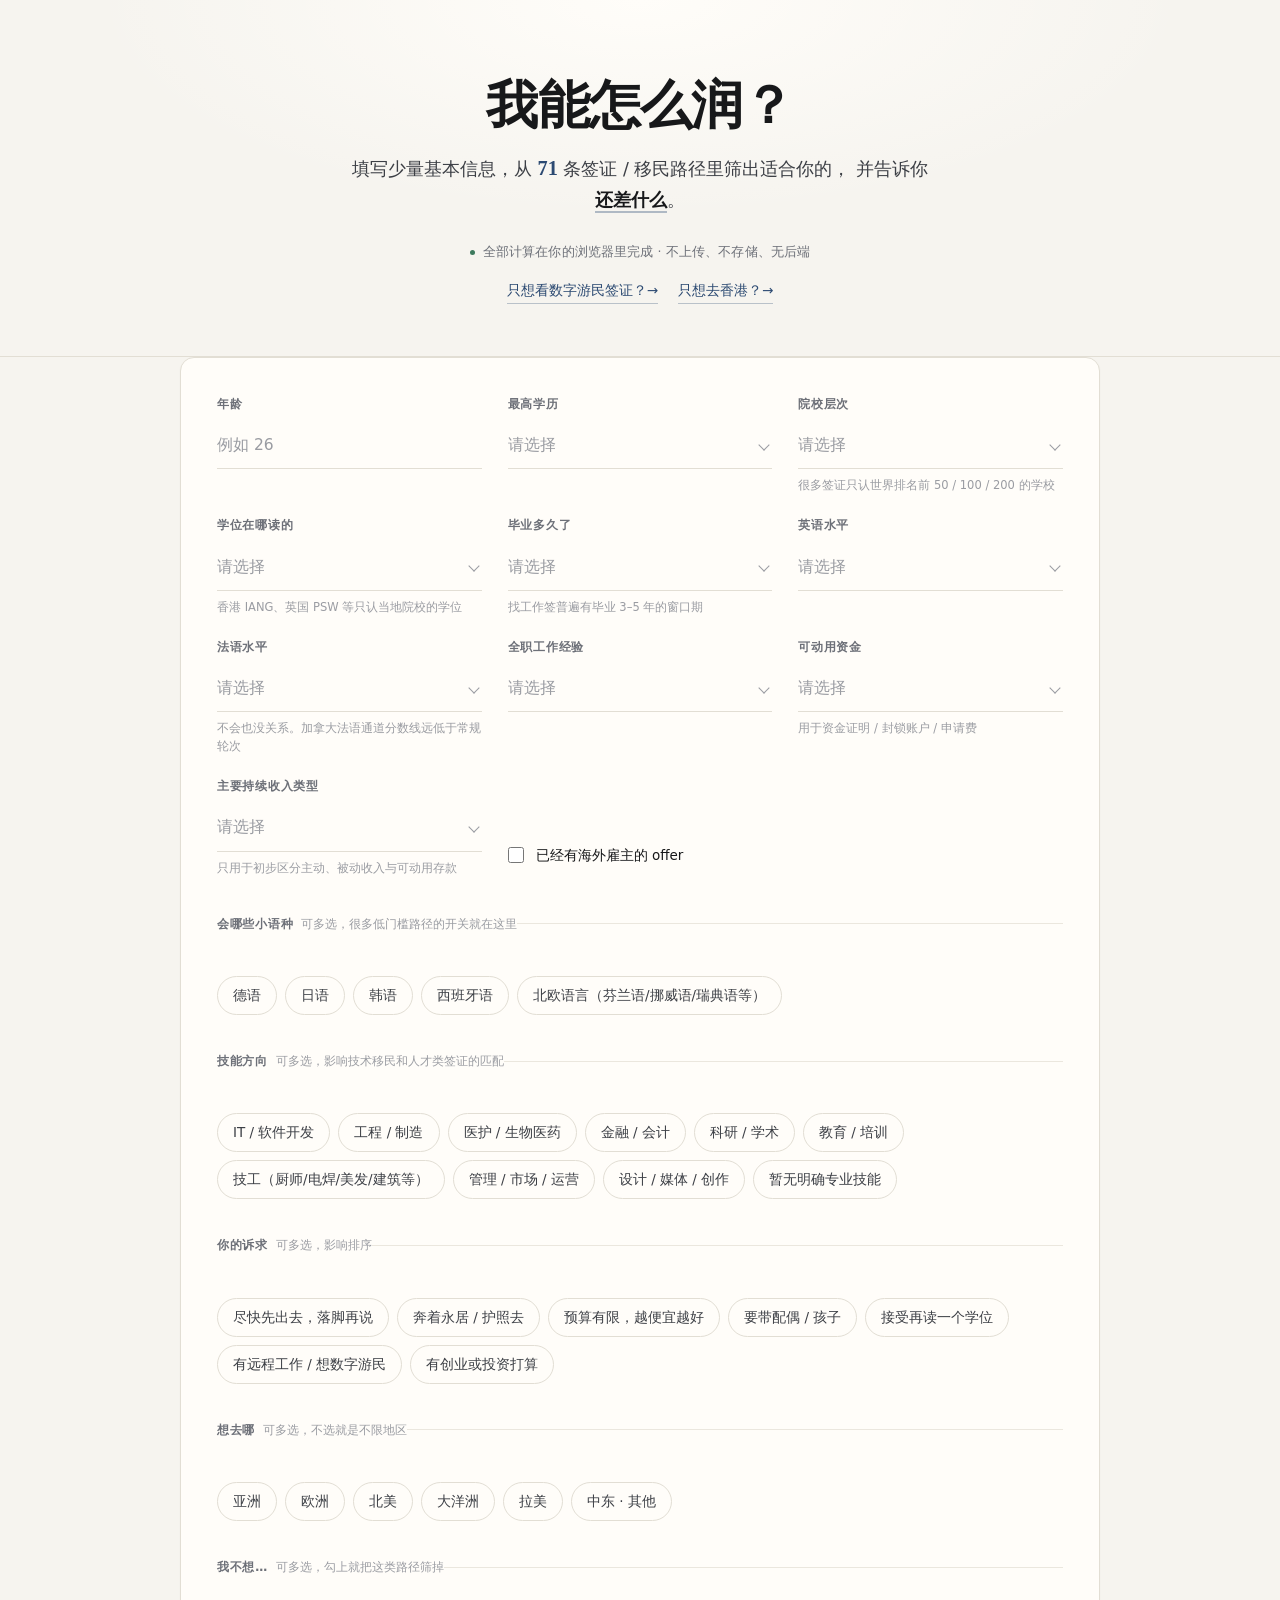
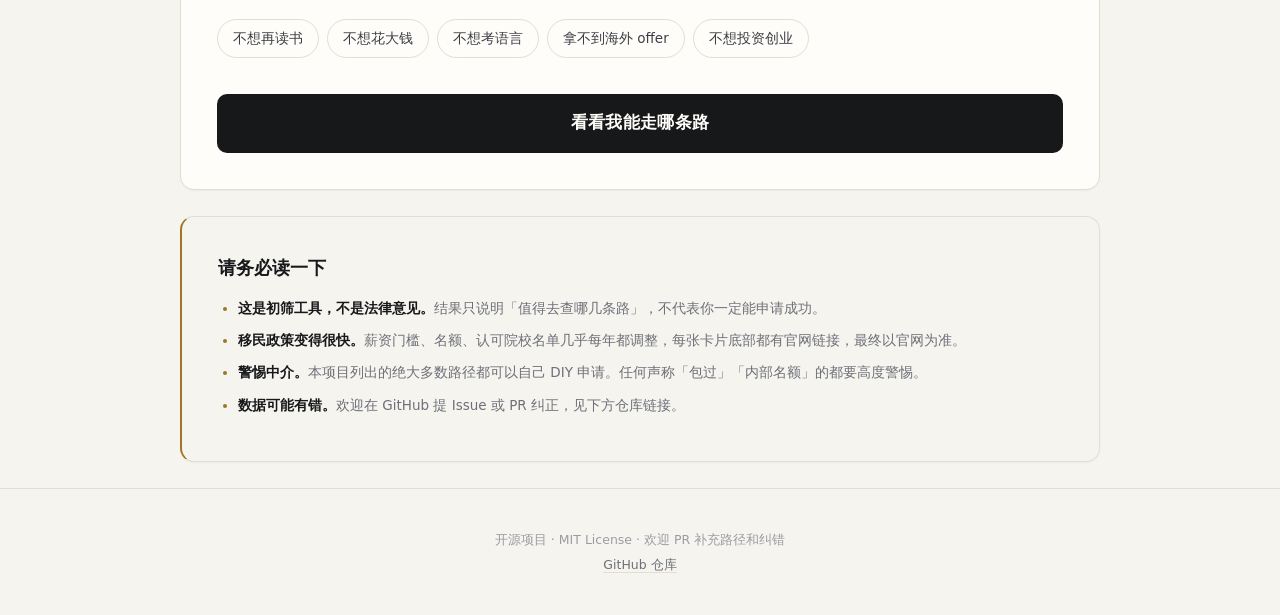
==== commit 546ee1ba: "Add Hong Kong work visa questionnaire page" ====
--- a/index.html
+++ b/index.html
@@ -17,7 +17,10 @@
       并告诉你<strong>还差什么</strong>。
     </p>
     <p class="privacy">全部计算在你的浏览器里完成 · 不上传、不存储、无后端</p>
-    <p class="hero-alt"><a href="nomad.html">只想看数字游民签证？→</a></p>
+    <p class="hero-alt">
+      <a href="nomad.html">只想看数字游民签证？→</a>
+      <a href="hk.html">只想去香港？→</a>
+    </p>
   </div>
 </header>
 
--- a/css/style.css
+++ b/css/style.css
@@ -986,7 +986,7 @@
   .card:hover, .primary:active { transform: none; }
 }
 
-.hero-alt { margin: var(--s4) 0 0; font-size: 13.5px; }
+.hero-alt { display: flex; gap: var(--s5); justify-content: center; flex-wrap: wrap; margin: var(--s4) 0 0; font-size: 13.5px; }
 .hero-alt a {
   color: var(--accent);
   text-decoration: none;
@@ -994,3 +994,80 @@
   padding-bottom: 1px;
 }
 .hero-alt a:hover { border-bottom-color: var(--accent); }
+
+/* ============================================================
+   香港专题页
+   ============================================================ */
+
+.hk-quiz { margin-top: var(--s5); }
+.hk-q { border-top: 1px solid var(--hair); margin: 0; padding: var(--s5) 0 0; }
+.hk-q:first-child { border-top: 0; padding-top: 0; }
+.hk-q legend { font-size: 15px; font-weight: 600; letter-spacing: 0; text-transform: none; color: var(--ink); }
+.hk-q legend em {
+  display: block;
+  margin: var(--s1) 0 0;
+  font-style: normal;
+  font-size: 12.5px;
+  color: var(--faint);
+}
+.hk-q .chips { margin-top: var(--s3); margin-bottom: var(--s5); }
+.hk-q .chip input { position: absolute; opacity: 0; width: 0; height: 0; }
+
+.hk-summary .hk-none {
+  margin: var(--s5) 0 0;
+  padding-top: var(--s5);
+  border-top: 1px solid var(--hair);
+  font-size: 14px;
+}
+
+.hk-card { border-left: 3px solid var(--line); }
+.hk-card.ok { border-left-color: var(--ok); }
+.hk-card.near { border-left-color: var(--near); }
+.hk-card.no { border-left-color: var(--no); opacity: .72; }
+.hk-card.no:hover { opacity: 1; }
+
+.hk-card-top {
+  display: flex;
+  justify-content: space-between;
+  align-items: flex-start;
+  gap: var(--s4);
+  flex-wrap: wrap;
+}
+.hk-card h3 {
+  margin: 0;
+  font-family: var(--serif);
+  font-size: 20px;
+  font-weight: 600;
+  display: flex;
+  align-items: baseline;
+  gap: var(--s3);
+  flex-wrap: wrap;
+}
+.hk-tag {
+  font-family: var(--sans);
+  font-size: 11.5px;
+  font-weight: 500;
+  color: var(--muted);
+  padding: 2px 9px;
+  border: 1px solid var(--hair);
+  border-radius: 999px;
+}
+.hk-status {
+  flex: none;
+  font-size: 12px;
+  font-weight: 600;
+  padding: 4px 12px;
+  border-radius: 999px;
+}
+.hk-status.ok { color: var(--ok); background: var(--ok-wash); }
+.hk-status.near { color: var(--near); background: var(--near-wash); }
+.hk-status.no { color: var(--muted); background: var(--bg-tint); }
+
+.hk-notes { margin-top: var(--s5); font-size: 14px; line-height: 1.8; }
+.hk-notes li { margin-bottom: var(--s2); }
+.hk-notes li::marker { color: var(--accent); }
+
+.hk-verified { margin-left: var(--s4); font-size: 11.5px; color: var(--faint); }
+
+.hk-uncertain li { margin-bottom: var(--s4); }
+.hk-uncertain b { color: var(--ink); }
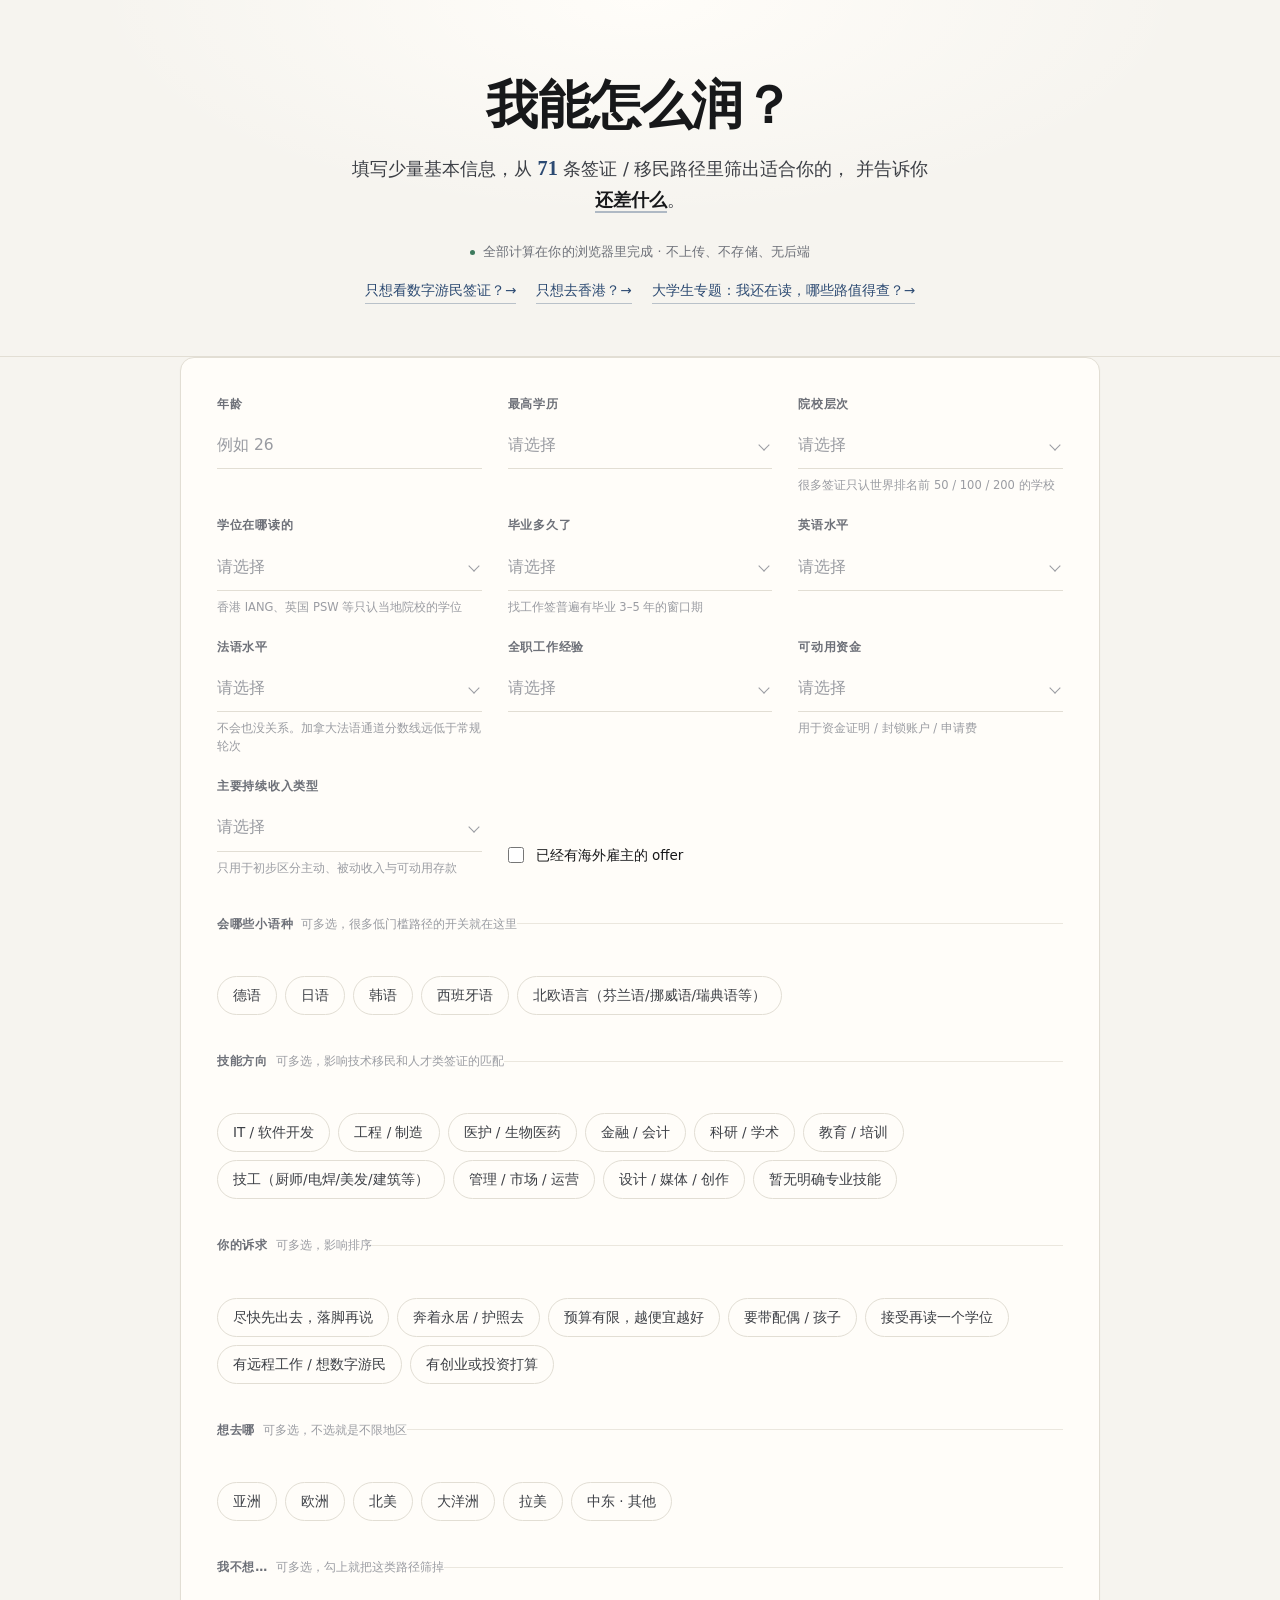
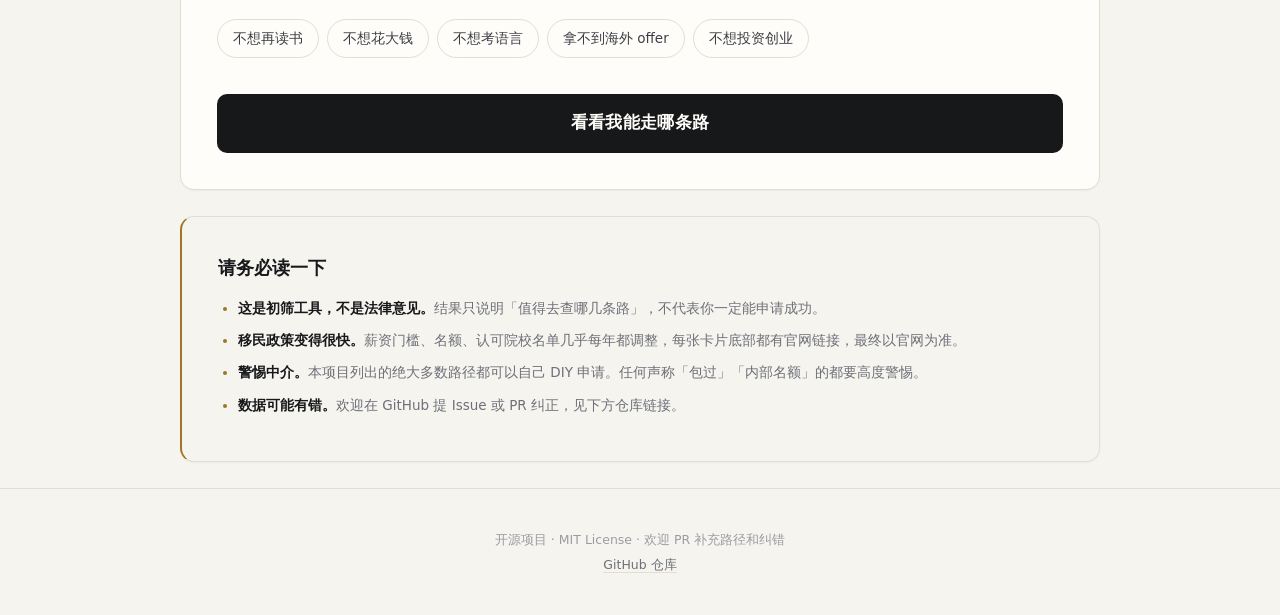
==== commit a24f802b: "Add isolated university student pathway subproject" ====
--- a/index.html
+++ b/index.html
@@ -20,6 +20,7 @@
     <p class="hero-alt">
       <a href="nomad.html">只想看数字游民签证？→</a>
       <a href="hk.html">只想去香港？→</a>
+      <a href="student.html">大学生专题：我还在读，哪些路值得查？→</a>
     </p>
   </div>
 </header>
--- a/css/style.css
+++ b/css/style.css
@@ -962,6 +962,100 @@
 .pr-tag.no { color: var(--muted); background: var(--bg-tint); }
 
 /* ============================================================
+   大学生专题
+   ============================================================
+
+.student-hero { background: radial-gradient(820px 340px at 50% 0%, var(--accent-wash), transparent 72%), var(--bg); }
+.student-kicker, .eyebrow {
+  display: block; margin: 0 0 var(--s3); font-size: 11px; font-weight: 650;
+  letter-spacing: .12em; text-transform: uppercase; color: var(--accent);
+}
+.student-kicker { margin-bottom: var(--s4); }
+.student-intro-grid { display: grid; grid-template-columns: minmax(190px, .7fr) minmax(0, 1.5fr); gap: var(--s8); align-items: start; }
+.student-intro-grid h2, .section-head h2 { margin: 0; font-family: var(--serif); font-size: 27px; font-weight: 600; letter-spacing: -.01em; }
+.section-head { display: flex; justify-content: space-between; align-items: baseline; gap: var(--s4); margin-bottom: var(--s5); }
+.section-head h2 { font-size: 25px; }
+.section-note { font-size: 12px; color: var(--faint); }
+.student-form-panel { padding-bottom: var(--s8); }
+.student-quiz { margin-top: var(--s5); }
+.student-q { border-top: 1px solid var(--hair); margin: 0; padding: var(--s6) 0 0; }
+.student-q:first-child { border-top: 0; padding-top: 0; }
+.student-q + .student-q { margin-top: var(--s5); }
+.student-q legend { display: flex; align-items: baseline; gap: var(--s3); flex-wrap: wrap; width: 100%; font-size: 16px; font-weight: 600; letter-spacing: 0; text-transform: none; color: var(--ink); }
+.student-q legend em { flex-basis: 100%; margin: 0 0 0 32px; font-style: normal; font-size: 12px; letter-spacing: 0; text-transform: none; color: var(--faint); }
+.q-index { flex: none; font-family: var(--serif); font-size: 13px; font-weight: 600; color: var(--accent); opacity: .62; }
+.student-q .chips { margin-top: var(--s4); }
+.student-chip span { background: var(--bg); }
+.student-number { width: 180px !important; margin-top: var(--s4); }
+.student-empty { display: flex; justify-content: space-between; align-items: baseline; gap: var(--s4); font-size: 15px; color: var(--muted); }
+.student-empty span { font-size: 12px; color: var(--faint); }
+.student-result-head { display: flex; justify-content: space-between; align-items: baseline; margin-bottom: var(--s6); gap: var(--s4); }
+.student-result-head h2 { margin: 0; font-family: var(--serif); font-size: 28px; font-weight: 600; }
+.student-next { margin-top: var(--s6); padding-top: var(--s5); border-top: 1px solid var(--hair); }
+.student-next h3 { margin: 0 0 var(--s3); font-size: 12px; letter-spacing: .08em; text-transform: uppercase; color: var(--muted); }
+.student-next ul { margin: 0; padding-left: var(--s5); color: var(--ink-soft); }
+.student-next li { margin-bottom: var(--s2); font-size: 14px; }
+.student-results-list { display: grid; gap: var(--s5); margin-bottom: var(--s8); }
+.student-card { position: relative; padding: var(--s7); background: var(--panel); border: 1px solid var(--line); border-radius: var(--r-lg); box-shadow: var(--shadow-sm); animation: rise .4s cubic-bezier(.22,.8,.3,1) backwards; }
+.student-card::before { content: ''; position: absolute; top: 0; left: var(--s7); right: var(--s7); height: 2px; background: var(--muted); border-radius: 0 0 2px 2px; }
+.student-card.ok::before { background: var(--ok); } .student-card.near::before { background: var(--near); } .student-card.far::before { background: var(--far); }
+.student-card.no { opacity: .65; } .student-card.no:hover { opacity: 1; }
+.student-card-top { display: flex; justify-content: space-between; align-items: flex-start; gap: var(--s4); flex-wrap: wrap; }
+.student-name { display: flex; align-items: center; gap: var(--s4); }
+.student-flag { font-size: 27px; line-height: 1; }
+.student-country { display: block; margin-bottom: var(--s1); font-size: 11px; color: var(--faint); letter-spacing: .04em; }
+.student-card h3 { margin: 0; font-family: var(--serif); font-size: 21px; font-weight: 600; }
+.student-status { padding: 4px 12px; border-radius: 999px; font-size: 12px; font-weight: 600; }
+.student-status.ok { color: var(--ok); background: var(--ok-wash); } .student-status.near { color: var(--near); background: var(--near-wash); } .student-status.far { color: var(--far); background: var(--far-wash); } .student-status.no { color: var(--muted); background: var(--bg-tint); }
+.student-tags { display: flex; flex-wrap: wrap; gap: var(--s2); margin: var(--s5) 0; }
+.student-tags span { padding: 3px 9px; border: 1px solid var(--hair); border-radius: 999px; font-size: 11px; color: var(--muted); }
+.student-platform-warning { margin: var(--s5) 0; padding: var(--s3) var(--s4); color: var(--near); background: var(--near-wash); border-left: 2px solid var(--near); border-radius: var(--r-sm); font-size: 13px; }
+.student-summary-text { margin: 0; font-size: 14px; line-height: 1.8; color: var(--ink-soft); }
+.student-summary-text strong, .student-card .gaps strong { color: var(--ink); font-weight: 600; }
+.student-facts { display: grid; grid-template-columns: repeat(3, 1fr); gap: var(--s5); margin: var(--s6) 0 0; padding: var(--s5) 0; border-top: 1px solid var(--hair); border-bottom: 1px solid var(--hair); }
+.student-facts dt { font-size: 10.5px; font-weight: 600; letter-spacing: .08em; text-transform: uppercase; color: var(--faint); }
+.student-facts dd { margin: var(--s2) 0 0; font-size: 13px; line-height: 1.6; color: var(--ink-soft); }
+.student-gaps { margin-top: var(--s5); }
+.student-card-links { display: flex; gap: var(--s5); flex-wrap: wrap; margin-top: var(--s5); }
+.student-card-links a { color: var(--accent); font-size: 13.5px; text-decoration: none; border-bottom: 1px solid color-mix(in srgb, var(--accent) 30%, transparent); }
+.student-card-links a:hover { border-bottom-color: var(--accent); }
+.student-card-links a + a { color: var(--muted); border-bottom-color: var(--line); }
+.student-meta { display: block; margin-top: var(--s4); font-size: 11px; color: var(--faint); }
+.student-cmp .sub2 { max-width: 220px; }
+.student-c-flag { margin-right: var(--s2); }
+.student-method { background: var(--accent-wash); border-color: color-mix(in srgb, var(--accent) 15%, var(--line)); }
+.student-detail-page .detail-head { background: linear-gradient(180deg, var(--accent-wash), var(--bg)); }
+.student-detail-facts { margin: var(--s6) 0 0; padding-bottom: 0; border-bottom: 0; }
+.student-detail-block { margin-bottom: var(--s6); }
+.student-nature { margin: 0 0 var(--s3); color: var(--accent); font-size: 13px; letter-spacing: .06em; text-transform: uppercase; }
+.student-branches { margin-top: var(--s6); }
+.student-branch { padding: var(--s5); background: var(--bg-tint); border-radius: var(--r-md); }
+.student-branch + .student-branch { margin-top: var(--s3); }
+.student-branch h3 { margin: 0 0 var(--s3); font-family: var(--serif); font-size: 17px; font-weight: 600; }
+.student-branch .d-list { margin: 0; }
+.student-kind { display: inline-grid; place-items: center; width: 19px; height: 19px; margin-right: var(--s2); border-radius: 50%; font-size: 10px; font-weight: 700; }
+.student-kind.hard { color: var(--far); background: var(--far-wash); } .student-kind.soft { color: var(--near); background: var(--near-wash); }
+.student-rights { display: grid; grid-template-columns: 140px 1fr; gap: var(--s3) var(--s5); margin-top: var(--s6); padding-top: var(--s5); border-top: 1px solid var(--hair); }
+.student-rights h3 { margin: 0; font-size: 12px; color: var(--muted); } .student-rights p { margin: 0; font-size: 14px; color: var(--ink-soft); }
+.student-link-kind { display: inline-block; min-width: 38px; margin-right: var(--s3); font-size: 11px; color: var(--faint); }
+.student-detail-links a { font-size: 14px; }
+.student-faq { border-top: 1px solid var(--hair); padding: var(--s4) 0; }
+.student-faq:last-child { border-bottom: 1px solid var(--hair); }
+.student-faq summary { cursor: pointer; font-size: 14px; font-weight: 600; color: var(--ink-soft); }
+.student-faq p { margin: var(--s3) 0 0; font-size: 14px; color: var(--muted); }
+
+@media (max-width: 620px) {
+  .student-intro-grid { grid-template-columns: 1fr; gap: var(--s4); }
+  .section-head { display: block; } .section-note { display: block; margin-top: var(--s2); }
+  .student-facts { grid-template-columns: 1fr; gap: var(--s3); }
+  .student-facts dd { margin-top: 0; }
+  .student-empty { display: block; } .student-empty span { display: block; margin-top: var(--s2); }
+  .student-rights { grid-template-columns: 1fr; gap: var(--s2); }
+  .student-q legend em { margin-left: 0; }
+  .student-number { width: 100% !important; }
+}
+
+/* ============================================================
    响应式与无障碍
    ============================================================ */
 
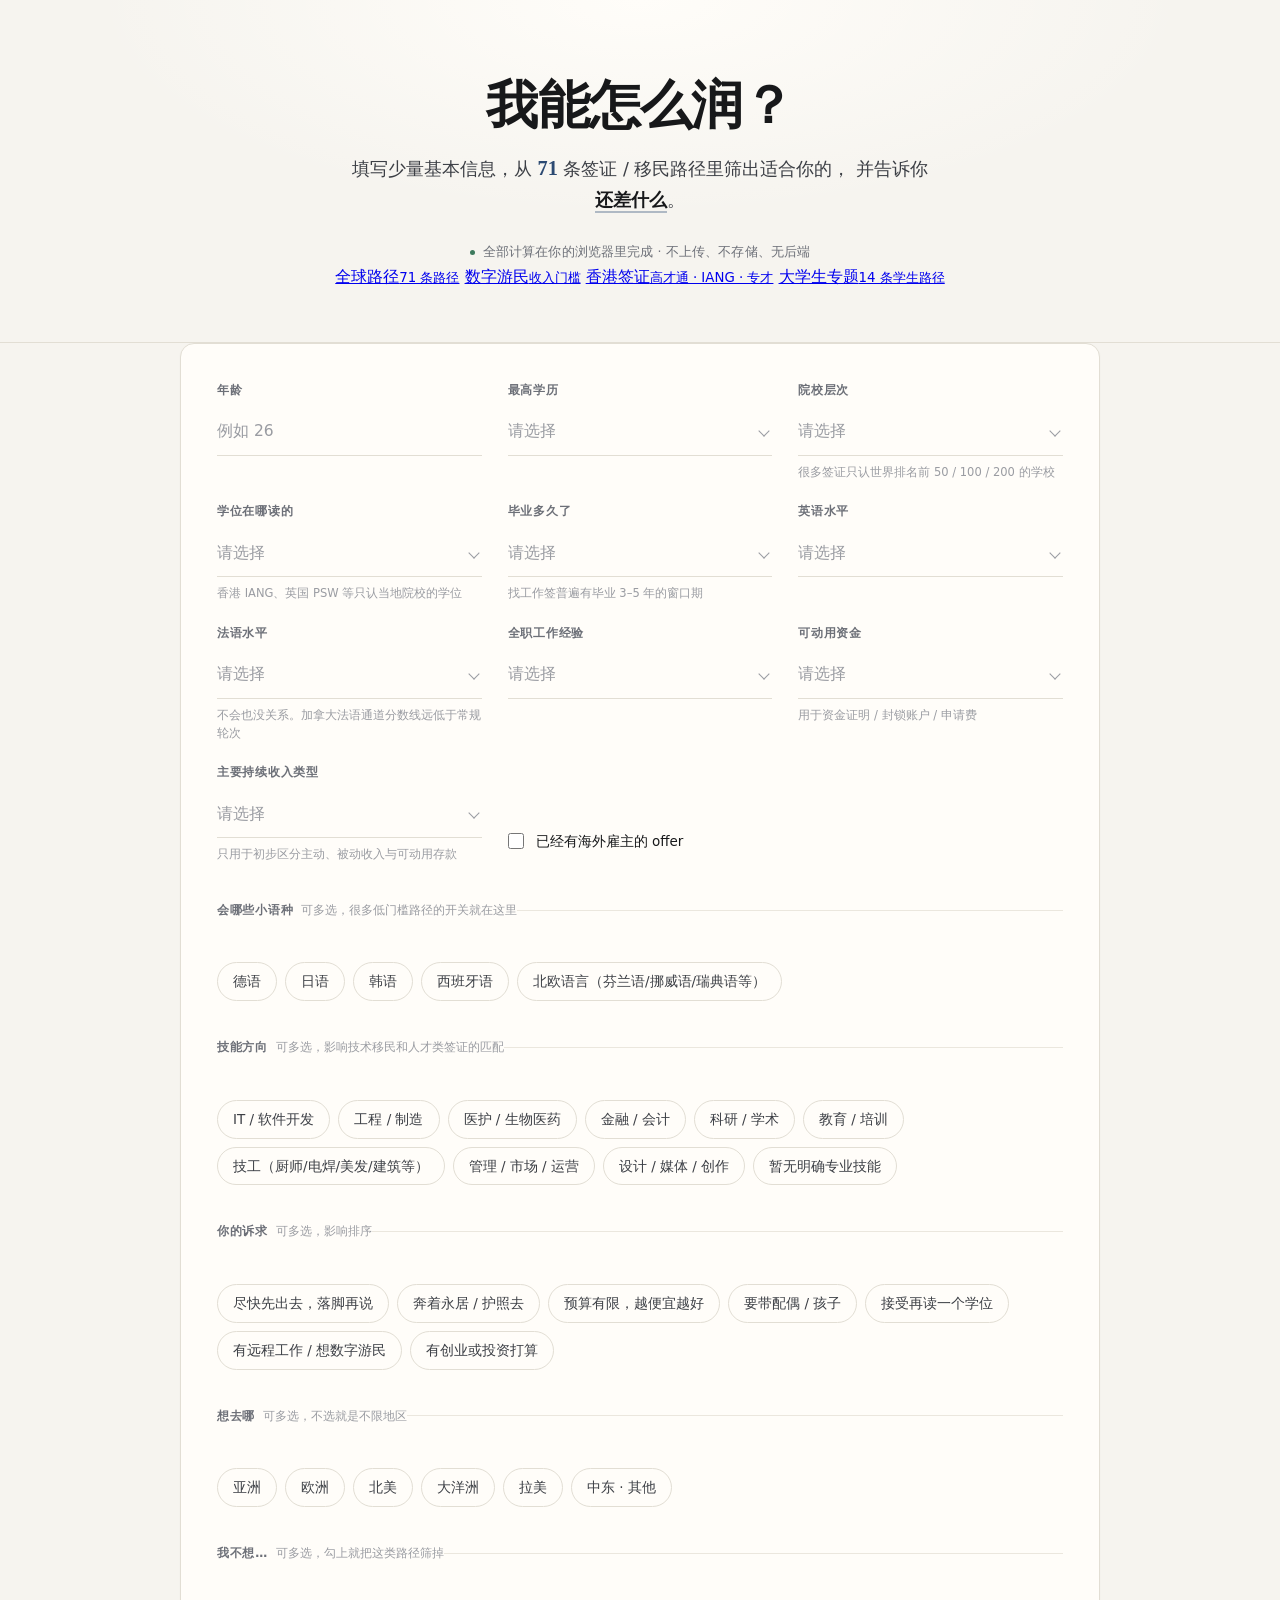
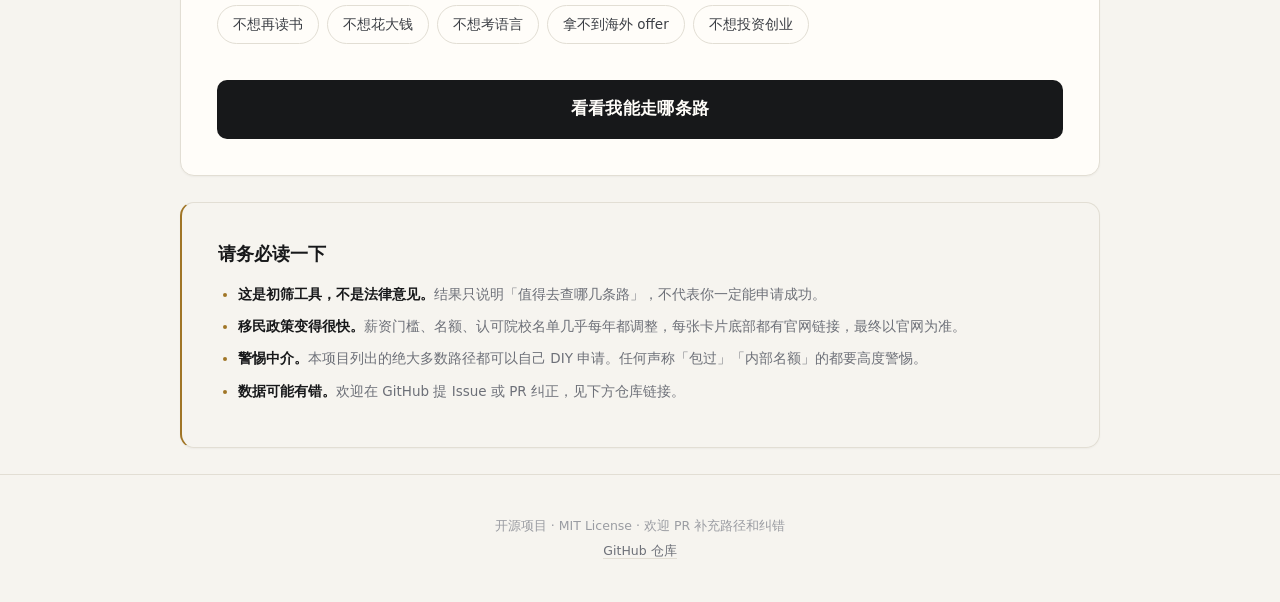
==== commit 89172ca7: "Polish cross-page navigation for mobile and desktop" ====
--- a/index.html
+++ b/index.html
@@ -17,11 +17,12 @@
       并告诉你<strong>还差什么</strong>。
     </p>
     <p class="privacy">全部计算在你的浏览器里完成 · 不上传、不存储、无后端</p>
-    <p class="hero-alt">
-      <a href="nomad.html">只想看数字游民签证？→</a>
-      <a href="hk.html">只想去香港？→</a>
-      <a href="student.html">大学生专题：我还在读，哪些路值得查？→</a>
-    </p>
+    <nav class="hero-alt" aria-label="快速前往专题">
+      <a class="current" href="index.html" aria-current="page"><span>全球路径</span><small>71 条路径</small></a>
+      <a href="nomad.html"><span>数字游民</span><small>收入门槛</small></a>
+      <a href="hk.html"><span>香港签证</span><small>高才通 · IANG · 专才</small></a>
+      <a href="student.html"><span>大学生专题</span><small>14 条学生路径</small></a>
+    </nav>
   </div>
 </header>
 
--- a/css/style.css
+++ b/css/style.css
@@ -1055,9 +1055,29 @@
   .student-number { width: 100% !important; }
 }
 
-/* ============================================================
-   响应式与无障碍
-   ============================================================ */
+
+.student-guide-intro { margin: var(--s4) 0 0; padding-top: var(--s4); border-top: 1px solid var(--hair); font-size: 14px; color: var(--ink-soft); }
+.student-age-callout { display: flex; align-items: baseline; justify-content: space-between; gap: var(--s4); margin-bottom: var(--s5); padding: var(--s4) var(--s5); background: var(--accent-wash); border-radius: var(--r-md); }
+.student-age-callout span { font-size: 12px; color: var(--muted); }
+.student-age-callout strong { font-family: var(--serif); font-size: 19px; font-weight: 600; color: var(--accent-ink); }
+.student-special-grid { display: grid; grid-template-columns: repeat(2, minmax(0, 1fr)); gap: var(--s3); }
+.student-special { display: flex; gap: var(--s3); align-items: flex-start; padding: var(--s4); background: var(--bg-tint); border-radius: var(--r-md); }
+.student-special > span { flex: none; font-family: var(--serif); font-size: 13px; color: var(--accent); opacity: .7; }
+.student-special p { margin: 0; font-size: 13.5px; line-height: 1.65; color: var(--ink-soft); }
+.student-checklist { margin-top: var(--s5); padding-top: var(--s5); border-top: 1px solid var(--hair); }
+.student-checklist label { display: flex; align-items: flex-start; gap: var(--s3); padding: var(--s3) 0; cursor: pointer; }
+.student-checklist input { flex: none; width: 16px; height: 16px; margin-top: 3px; }
+.student-checklist label > span { display: flex; gap: var(--s3); align-items: baseline; font-size: 14px; color: var(--ink-soft); }
+.student-checklist label > span b { flex: none; font-family: var(--serif); font-weight: 600; color: var(--accent); opacity: .65; }
+.student-checklist input:checked + span { color: var(--muted); text-decoration: line-through; text-decoration-color: var(--line); }
+.student-checklist input:checked + span b { text-decoration: none; }
+
+@media (max-width: 620px) {
+  .student-special-grid { grid-template-columns: 1fr; }
+  .student-age-callout { display: block; }
+  .student-age-callout strong { display: block; margin-top: var(--s1); }
+}
+
 
 @media (max-width: 620px) {
   .wrap { padding: 0 var(--s4); }
@@ -1080,14 +1100,61 @@
   .card:hover, .primary:active { transform: none; }
 }
 
-.hero-alt { display: flex; gap: var(--s5); justify-content: center; flex-wrap: wrap; margin: var(--s4) 0 0; font-size: 13.5px; }
+.hero-alt {
+  display: flex;
+  gap: 0;
+  justify-content: center;
+  flex-wrap: wrap;
+  width: fit-content;
+  max-width: 100%;
+  margin: var(--s5) auto 0;
+  border: 1px solid var(--line);
+  border-radius: 999px;
+  overflow: hidden;
+  background: color-mix(in srgb, var(--panel) 80%, transparent);
+  box-shadow: var(--shadow-sm);
+}
 .hero-alt a {
-  color: var(--accent);
+  display: inline-flex;
+  align-items: baseline;
+  gap: var(--s2);
+  padding: 9px 15px;
+  color: var(--muted);
   text-decoration: none;
-  border-bottom: 1px solid color-mix(in srgb, var(--accent) 30%, transparent);
-  padding-bottom: 1px;
-}
-.hero-alt a:hover { border-bottom-color: var(--accent); }
+  border: 0;
+  border-right: 1px solid var(--line);
+  font-size: 12.5px;
+  white-space: nowrap;
+  transition: background .16s, color .16s;
+}
+.hero-alt a:last-child { border-right: 0; }
+.hero-alt a:hover { color: var(--accent); background: var(--accent-wash); }
+.hero-alt a.current { color: var(--accent); background: var(--accent-wash); font-weight: 600; }
+.hero-alt a small { font-size: 10.5px; font-weight: 400; color: var(--faint); }
+.hero-alt a.current small { color: var(--accent); opacity: .72; }
+
+@media (max-width: 620px) {
+  .hero-alt {
+    display: grid;
+    grid-template-columns: repeat(2, minmax(0, 1fr));
+    width: 100%;
+    border-radius: var(--r-md);
+  }
+  .hero-alt a {
+    justify-content: center;
+    flex-direction: column;
+    align-items: center;
+    gap: 0;
+    padding: 9px 5px;
+    font-size: 12px;
+    line-height: 1.35;
+    border-right: 1px solid var(--line);
+    border-bottom: 1px solid var(--line);
+  }
+  .hero-alt a:nth-child(2n) { border-right: 0; }
+  .hero-alt a:nth-last-child(-n + 2) { border-bottom: 0; }
+  .hero-alt a small { font-size: 9.5px; }
+}
 
 /* ============================================================
    香港专题页
@@ -1165,3 +1232,49 @@
 
 .hk-uncertain li { margin-bottom: var(--s4); }
 .hk-uncertain b { color: var(--ink); }
+
+/* ── 学生攻略完整版：阶段进度与逐项材料 ── */
+.student-guide-intro { margin: var(--s4) 0 0; padding: var(--s4) var(--s5); background: var(--accent-wash); border-left: 2px solid var(--accent); font-size: 14px; line-height: 1.8; color: var(--ink-soft); }
+.student-age-callout { display: flex; align-items: baseline; justify-content: space-between; gap: var(--s4); margin-bottom: var(--s5); padding: var(--s4) var(--s5); background: var(--accent-wash); border-radius: var(--r-md); }
+.student-age-callout span { font-size: 12px; color: var(--muted); }
+.student-age-callout strong { font-family: var(--serif); font-size: 19px; font-weight: 600; color: var(--accent-ink); }
+.student-special-grid { display: grid; grid-template-columns: repeat(2, minmax(0, 1fr)); gap: var(--s3); }
+.student-special { display: flex; gap: var(--s3); align-items: flex-start; padding: var(--s4); background: var(--bg-tint); border-radius: var(--r-md); }
+.student-special > span { flex: none; font-family: var(--serif); font-size: 13px; color: var(--accent); opacity: .7; }
+.student-special p { margin: 0; font-size: 13.5px; line-height: 1.65; color: var(--ink-soft); }
+.student-timeline { position: relative; margin-top: var(--s5); }
+.student-timeline::before { content: ''; position: absolute; left: 16px; top: 18px; bottom: 18px; border-left: 1px solid var(--line); }
+.student-timeline-step { position: relative; display: grid; grid-template-columns: 34px 1fr; gap: var(--s4); padding-bottom: var(--s6); }
+.student-timeline-step:last-child { padding-bottom: 0; }
+.student-timeline-mark { position: relative; z-index: 1; width: 34px; height: 34px; display: grid; place-items: center; font-family: var(--serif); font-size: 12px; font-weight: 600; color: var(--accent); background: var(--accent-wash); border: 1px solid color-mix(in srgb, var(--accent) 28%, var(--line)); border-radius: 50%; }
+.student-timeline-title { display: flex; align-items: baseline; justify-content: space-between; gap: var(--s4); border-bottom: 1px solid var(--hair); padding-bottom: var(--s2); }
+.student-timeline-title h3 { margin: 0; font-family: var(--serif); font-size: 17px; font-weight: 600; color: var(--ink); }
+.student-timeline-title span { font-size: 12px; color: var(--muted); white-space: nowrap; }
+.student-timeline-step .d-list { margin: var(--s3) 0 0; font-size: 13.5px; color: var(--ink-soft); }
+.student-progress { margin-top: var(--s5); padding-top: var(--s5); border-top: 1px solid var(--hair); }
+.student-progress-head { display: flex; justify-content: space-between; align-items: baseline; gap: var(--s4); font-size: 13px; color: var(--muted); }
+.student-progress-head strong { color: var(--ink); font-weight: 600; }
+.student-progress-head span { font-size: 12px; }
+.student-progress-head b { color: var(--accent); font-variant-numeric: tabular-nums; }
+.student-progress-track { height: 7px; margin-top: var(--s3); overflow: hidden; background: var(--bg-tint); border-radius: 999px; }
+.student-progress-track span { display: block; height: 100%; width: 0; background: var(--accent); border-radius: inherit; transition: width .25s ease; }
+.student-checklist { margin-top: var(--s4); }
+.student-checklist label { display: flex; align-items: flex-start; gap: var(--s3); padding: var(--s3) var(--s2); border-bottom: 1px solid var(--hair); cursor: pointer; }
+.student-checklist label:last-child { border-bottom: 0; }
+.student-checklist input { flex: none; width: 16px; height: 16px; margin-top: 3px; accent-color: var(--accent); }
+.student-checklist label > span { display: grid; grid-template-columns: 28px 1fr; gap: 0 var(--s2); align-items: baseline; width: 100%; }
+.student-checklist label > span > b { grid-row: span 3; font-family: var(--serif); font-weight: 600; color: var(--accent); opacity: .65; }
+.student-checklist label strong { font-size: 14px; font-weight: 600; color: var(--ink-soft); }
+.student-checklist label small, .student-checklist label em { grid-column: 2; font-style: normal; font-size: 12px; line-height: 1.55; color: var(--muted); }
+.student-checklist label em { color: var(--faint); }
+.student-checklist input:checked + span strong { color: var(--muted); text-decoration: line-through; text-decoration-color: var(--line); }
+
+@media (max-width: 620px) {
+  .student-special-grid { grid-template-columns: 1fr; }
+  .student-age-callout { display: block; }
+  .student-age-callout strong { display: block; margin-top: var(--s1); }
+  .student-timeline-title { display: block; }
+  .student-timeline-title span { display: block; margin-top: var(--s1); }
+  .student-progress-head { display: block; }
+  .student-progress-head span { display: block; margin-top: var(--s1); }
+}
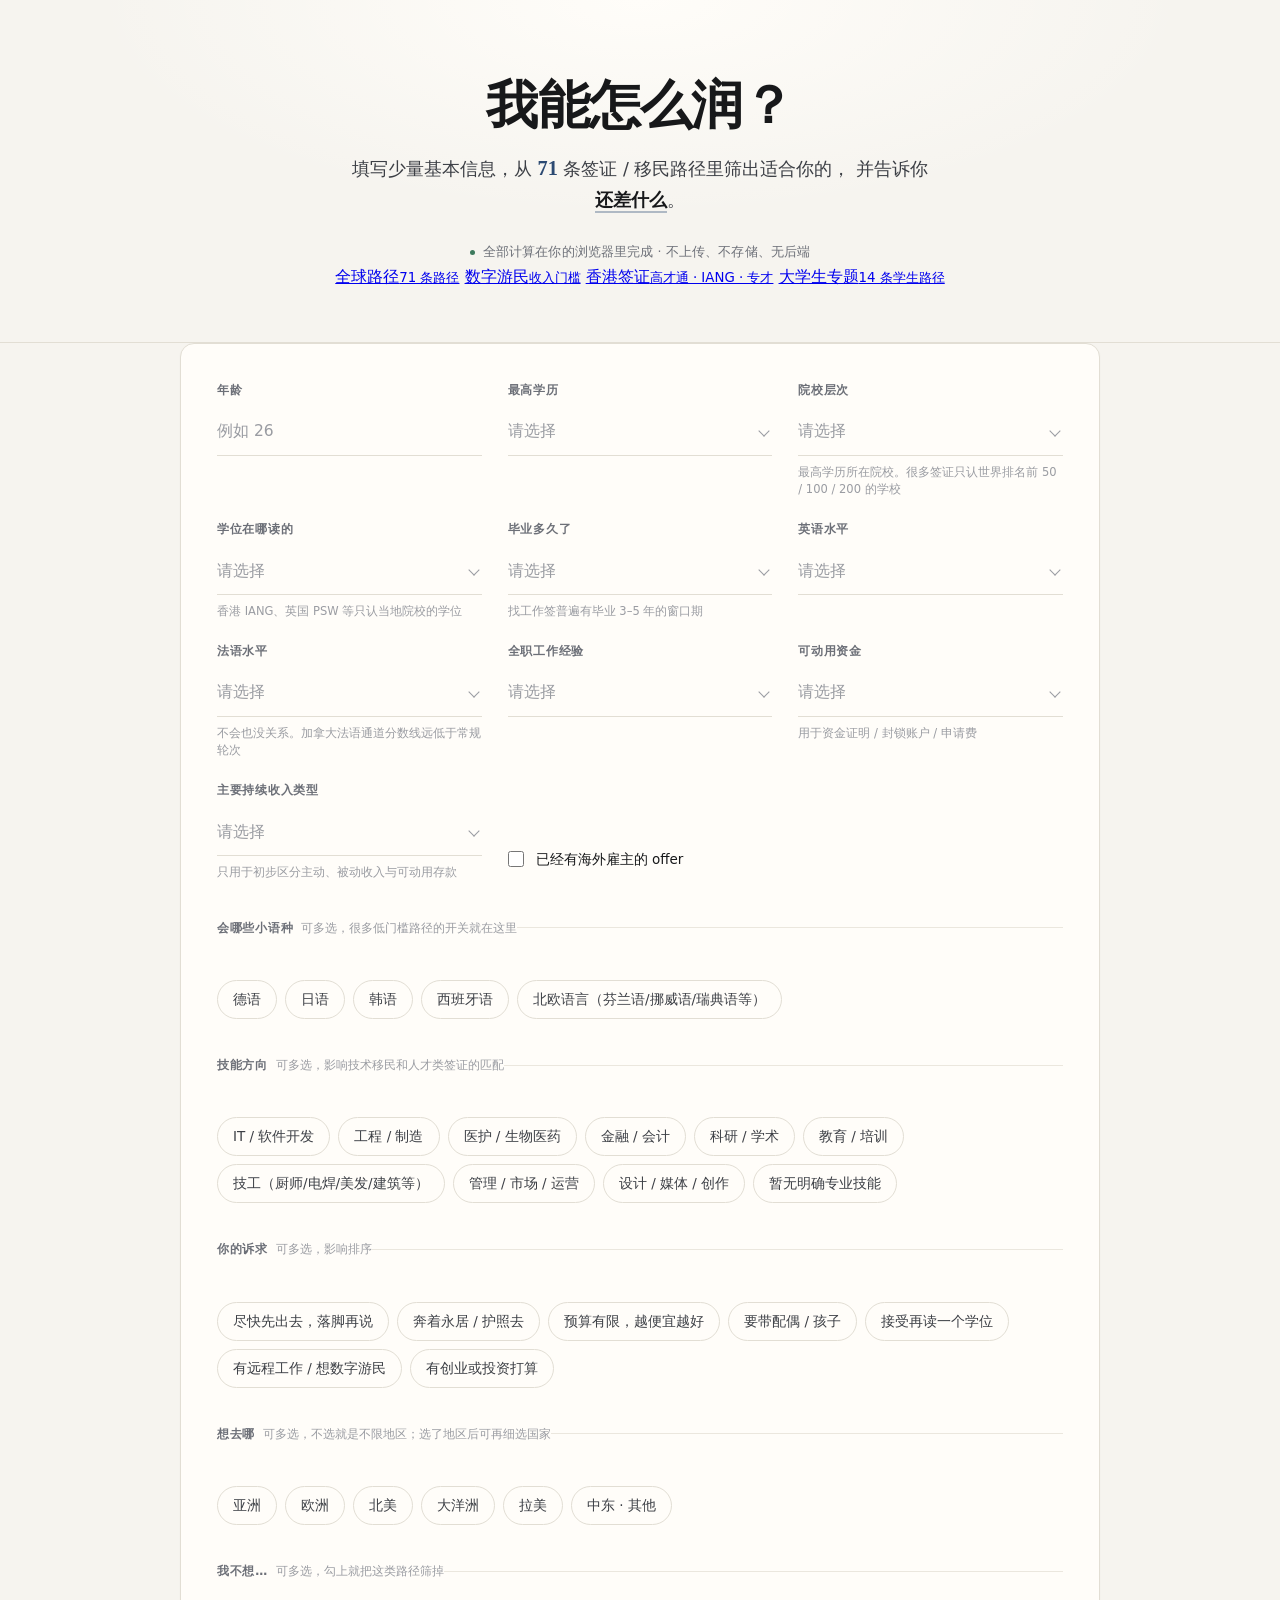
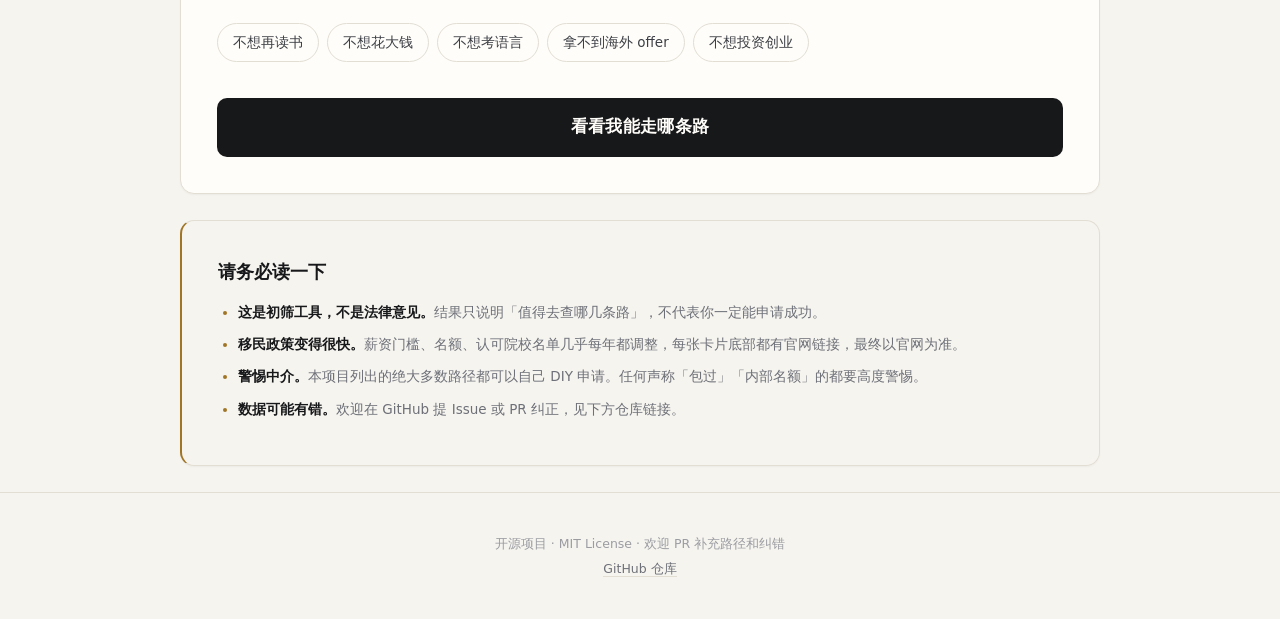
==== commit 13799deb: "Add country-level filter under region selection (#9) Selecting a region now reveals its countries as" ====
--- a/index.html
+++ b/index.html
@@ -43,7 +43,13 @@
       <label class="field">
         <span>院校层次</span>
         <select id="uniRank" required></select>
-        <small>很多签证只认世界排名前 50 / 100 / 200 的学校</small>
+        <small>最高学历所在院校。很多签证只认世界排名前 50 / 100 / 200 的学校</small>
+      </label>
+
+      <label class="field" id="ugRankField" hidden>
+        <span>本科院校层次</span>
+        <select id="ugRank"></select>
+        <small>香港高才通 B / C 类只看本科院校，硕博院校不算</small>
       </label>
 
       <label class="field">
@@ -131,8 +137,9 @@
     </fieldset>
 
     <fieldset>
-      <legend>想去哪<em>可多选，不选就是不限地区</em></legend>
+      <legend>想去哪<em>可多选，不选就是不限地区；选了地区后可再细选国家</em></legend>
       <div id="regions" class="chips"></div>
+      <div id="countries" class="chips countries" hidden></div>
     </fieldset>
 
     <fieldset>
--- a/css/style.css
+++ b/css/style.css
@@ -371,6 +371,12 @@
   color: #fff;
 }
 .chip input:focus-visible + span { box-shadow: var(--ring); }
+
+/* 国家细选：跟在地区下面，字号略小，和地区一行区分开 */
+.countries[hidden] { display: none; }
+.countries { margin-top: var(--s3); padding-top: var(--s3); border-top: 1px dashed var(--line); }
+.countries .chip span { padding: 5px 12px; font-size: 13px; }
+.countries .hint { width: 100%; font-size: 12.5px; color: var(--faint); }
 
 /* ── 按钮 ── */
 
